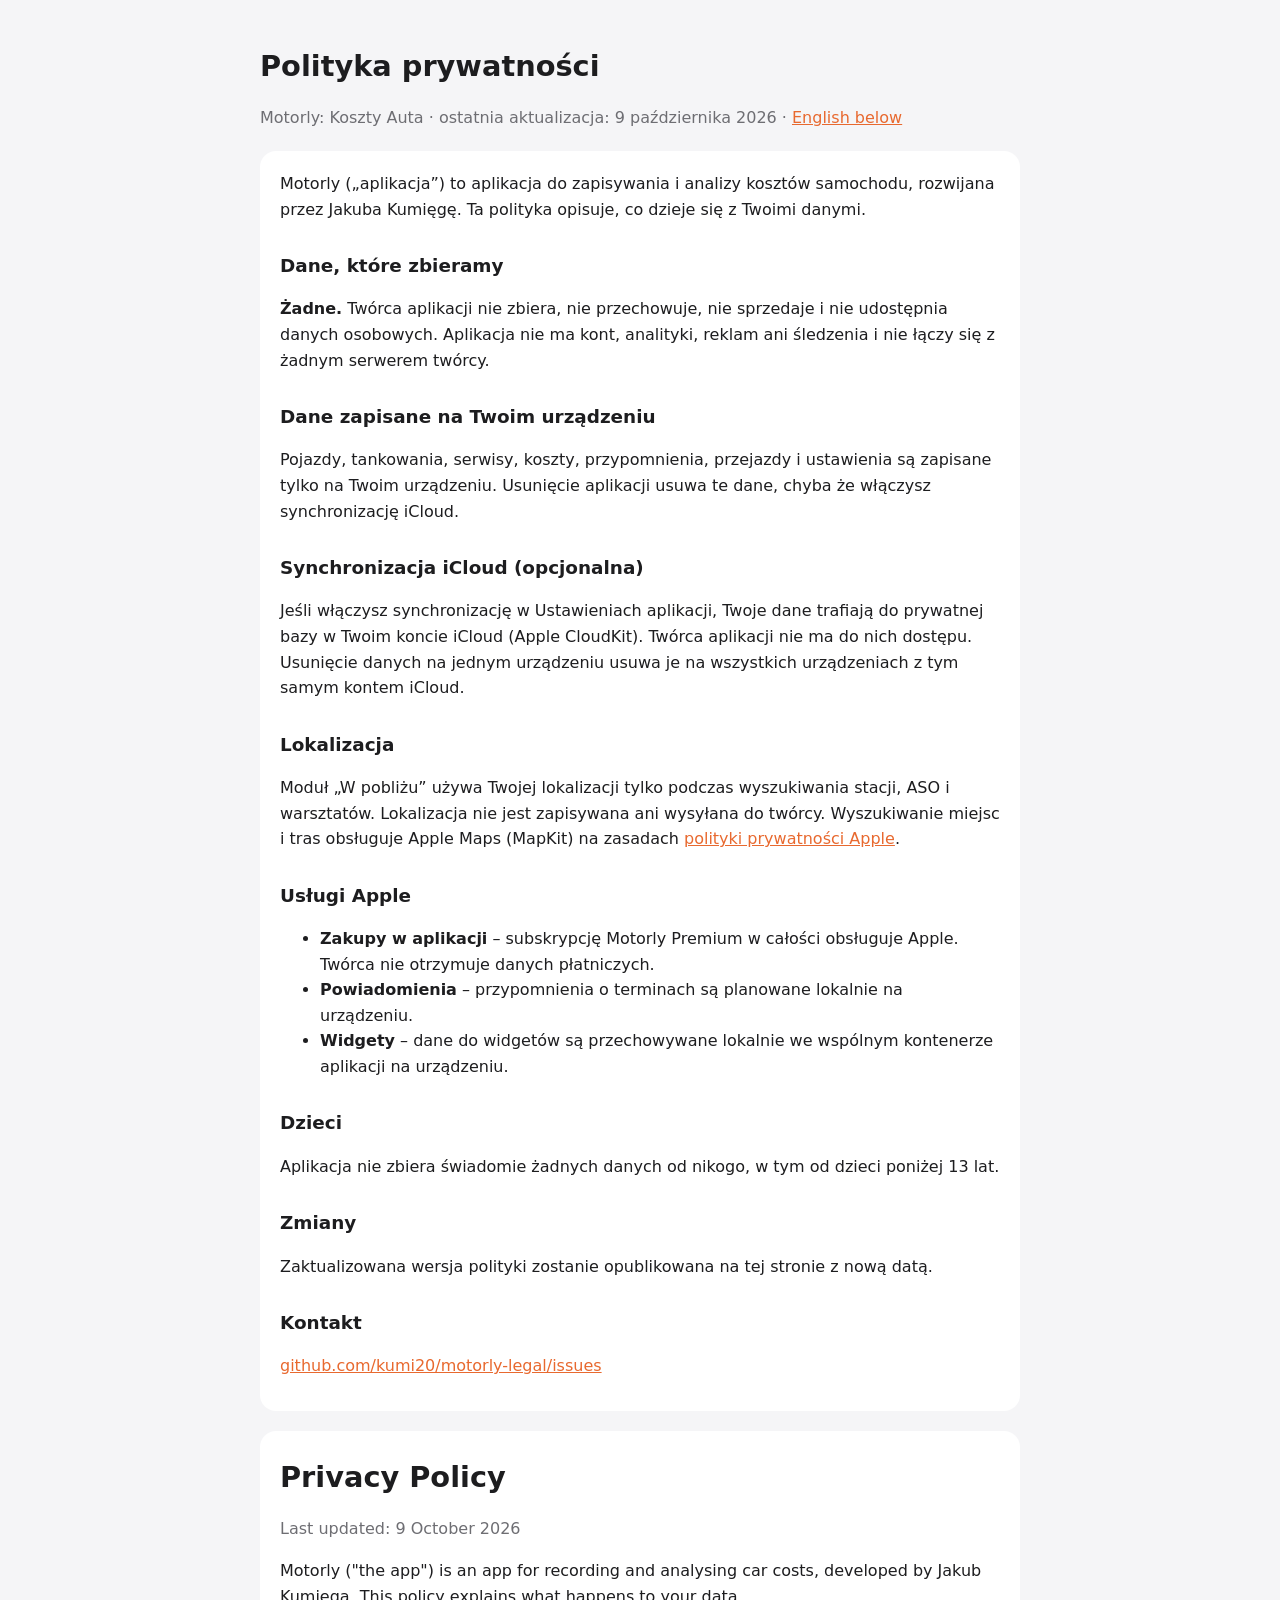
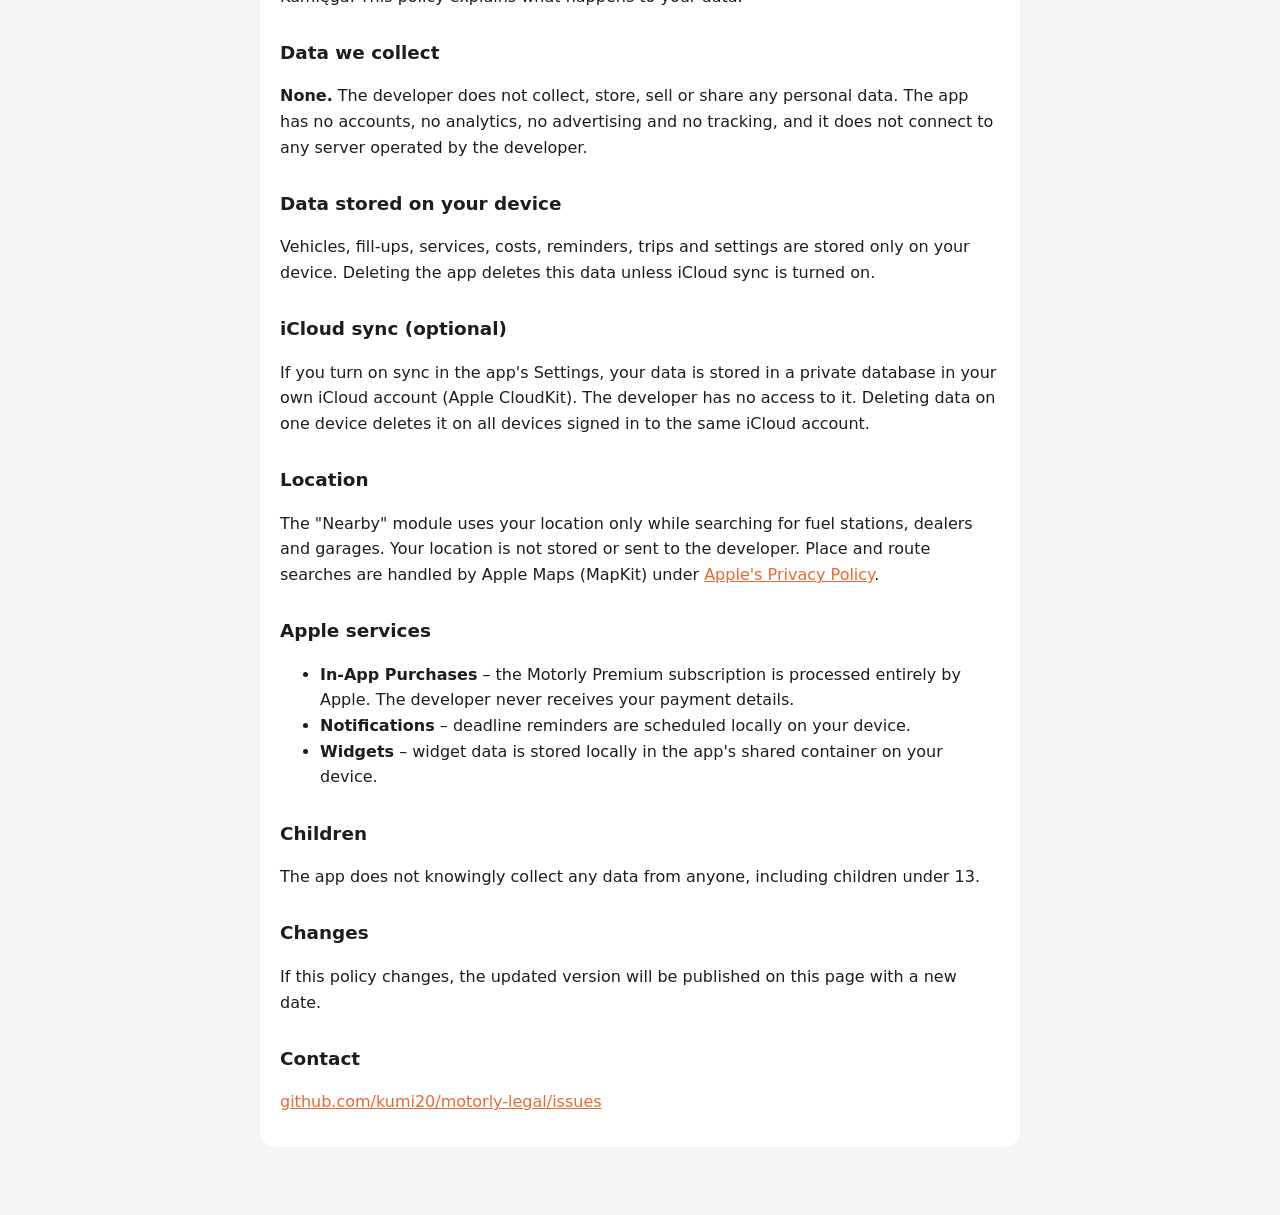
==== privacy.html @ 91a4a032 "Motorly support, privacy policy and terms of use" ====
<!doctype html>
<html lang="pl">
<head>
<meta charset="utf-8">
<meta name="viewport" content="width=device-width, initial-scale=1">
<title>Motorly – polityka prywatności / privacy policy</title>
<link rel="stylesheet" href="style.css">
</head>
<body>
<h1>Polityka prywatności</h1>
<p class="muted">Motorly: Koszty Auta · ostatnia aktualizacja: 9 października 2026 · <a href="#en">English below</a></p>

<div class="lang">
<p>Motorly („aplikacja”) to aplikacja do zapisywania i analizy kosztów samochodu, rozwijana przez Jakuba Kumięgę. Ta polityka opisuje, co dzieje się z Twoimi danymi.</p>

<h2>Dane, które zbieramy</h2>
<p><strong>Żadne.</strong> Twórca aplikacji nie zbiera, nie przechowuje, nie sprzedaje i nie udostępnia danych osobowych. Aplikacja nie ma kont, analityki, reklam ani śledzenia i nie łączy się z żadnym serwerem twórcy.</p>

<h2>Dane zapisane na Twoim urządzeniu</h2>
<p>Pojazdy, tankowania, serwisy, koszty, przypomnienia, przejazdy i ustawienia są zapisane tylko na Twoim urządzeniu. Usunięcie aplikacji usuwa te dane, chyba że włączysz synchronizację iCloud.</p>

<h2>Synchronizacja iCloud (opcjonalna)</h2>
<p>Jeśli włączysz synchronizację w Ustawieniach aplikacji, Twoje dane trafiają do prywatnej bazy w Twoim koncie iCloud (Apple CloudKit). Twórca aplikacji nie ma do nich dostępu. Usunięcie danych na jednym urządzeniu usuwa je na wszystkich urządzeniach z tym samym kontem iCloud.</p>

<h2>Lokalizacja</h2>
<p>Moduł „W pobliżu” używa Twojej lokalizacji tylko podczas wyszukiwania stacji, ASO i warsztatów. Lokalizacja nie jest zapisywana ani wysyłana do twórcy. Wyszukiwanie miejsc i tras obsługuje Apple Maps (MapKit) na zasadach <a href="https://www.apple.com/legal/privacy/">polityki prywatności Apple</a>.</p>

<h2>Usługi Apple</h2>
<ul>
<li><strong>Zakupy w aplikacji</strong> – subskrypcję Motorly Premium w całości obsługuje Apple. Twórca nie otrzymuje danych płatniczych.</li>
<li><strong>Powiadomienia</strong> – przypomnienia o terminach są planowane lokalnie na urządzeniu.</li>
<li><strong>Widgety</strong> – dane do widgetów są przechowywane lokalnie we wspólnym kontenerze aplikacji na urządzeniu.</li>
</ul>

<h2>Dzieci</h2>
<p>Aplikacja nie zbiera świadomie żadnych danych od nikogo, w tym od dzieci poniżej 13 lat.</p>

<h2>Zmiany</h2>
<p>Zaktualizowana wersja polityki zostanie opublikowana na tej stronie z nową datą.</p>

<h2>Kontakt</h2>
<p><a href="https://github.com/kumi20/motorly-legal/issues">github.com/kumi20/motorly-legal/issues</a></p>
</div>

<div class="lang" id="en">
<h1>Privacy Policy</h1>
<p class="muted">Last updated: 9 October 2026</p>
<p>Motorly ("the app") is an app for recording and analysing car costs, developed by Jakub Kumięga. This policy explains what happens to your data.</p>

<h2>Data we collect</h2>
<p><strong>None.</strong> The developer does not collect, store, sell or share any personal data. The app has no accounts, no analytics, no advertising and no tracking, and it does not connect to any server operated by the developer.</p>

<h2>Data stored on your device</h2>
<p>Vehicles, fill-ups, services, costs, reminders, trips and settings are stored only on your device. Deleting the app deletes this data unless iCloud sync is turned on.</p>

<h2>iCloud sync (optional)</h2>
<p>If you turn on sync in the app's Settings, your data is stored in a private database in your own iCloud account (Apple CloudKit). The developer has no access to it. Deleting data on one device deletes it on all devices signed in to the same iCloud account.</p>

<h2>Location</h2>
<p>The "Nearby" module uses your location only while searching for fuel stations, dealers and garages. Your location is not stored or sent to the developer. Place and route searches are handled by Apple Maps (MapKit) under <a href="https://www.apple.com/legal/privacy/">Apple's Privacy Policy</a>.</p>

<h2>Apple services</h2>
<ul>
<li><strong>In-App Purchases</strong> – the Motorly Premium subscription is processed entirely by Apple. The developer never receives your payment details.</li>
<li><strong>Notifications</strong> – deadline reminders are scheduled locally on your device.</li>
<li><strong>Widgets</strong> – widget data is stored locally in the app's shared container on your device.</li>
</ul>

<h2>Children</h2>
<p>The app does not knowingly collect any data from anyone, including children under 13.</p>

<h2>Changes</h2>
<p>If this policy changes, the updated version will be published on this page with a new date.</p>

<h2>Contact</h2>
<p><a href="https://github.com/kumi20/motorly-legal/issues">github.com/kumi20/motorly-legal/issues</a></p>
</div>
</body>
</html>
---- style.css ----
:root { --bg: #f5f5f7; --fg: #1d1d1f; --muted: #6e6e73; --accent: #e8692f; --card: #ffffff; }
@media (prefers-color-scheme: dark) { :root { --bg: #0b0b0d; --fg: #f5f5f7; --muted: #a1a1a6; --card: #1c1c1e; } }
body { font-family: -apple-system, system-ui, sans-serif; max-width: 760px; margin: 0 auto; padding: 24px 16px 48px; line-height: 1.6; background: var(--bg); color: var(--fg); }
h1 { font-size: 1.8rem; margin-bottom: 0.2rem; }
h2 { font-size: 1.15rem; margin-top: 1.8rem; }
a { color: var(--accent); }
.muted { color: var(--muted); }
.lang { background: var(--card); border-radius: 16px; padding: 4px 20px 16px; margin: 20px 0; }
nav a { margin-right: 16px; }
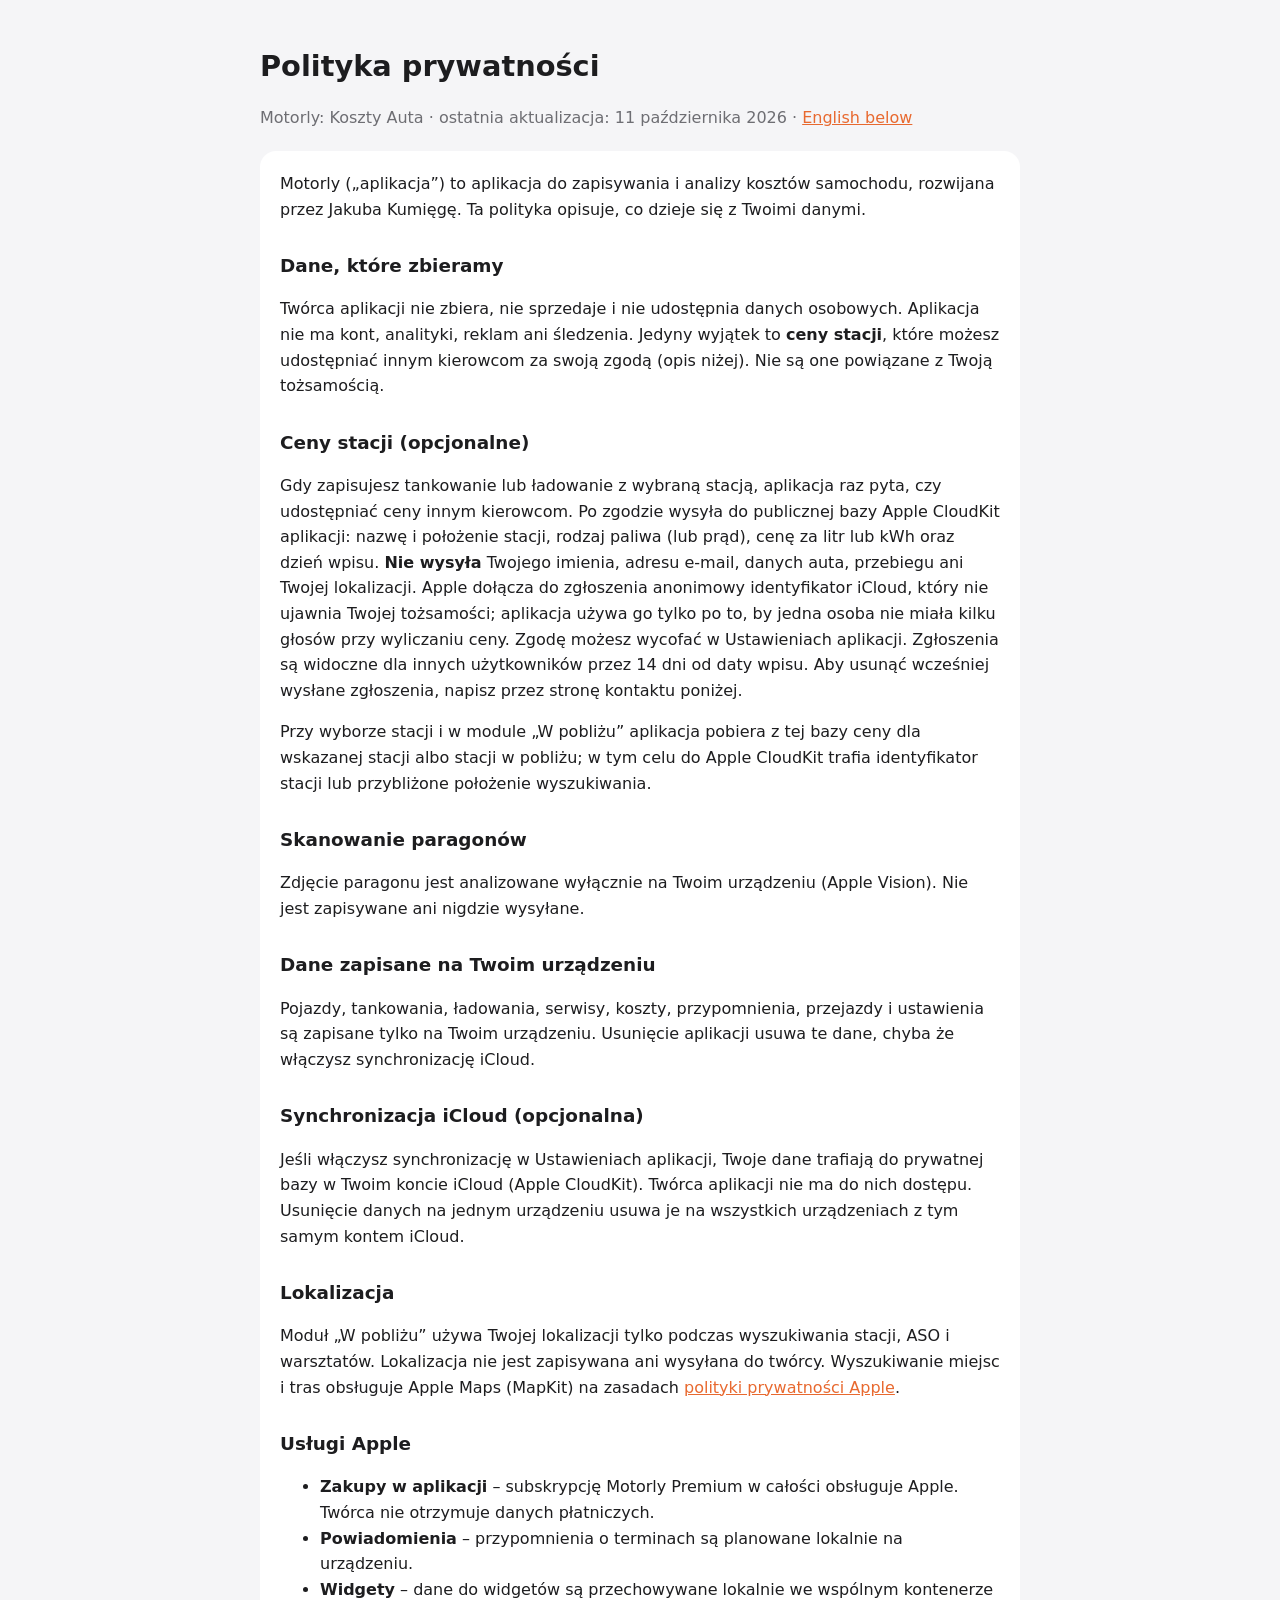
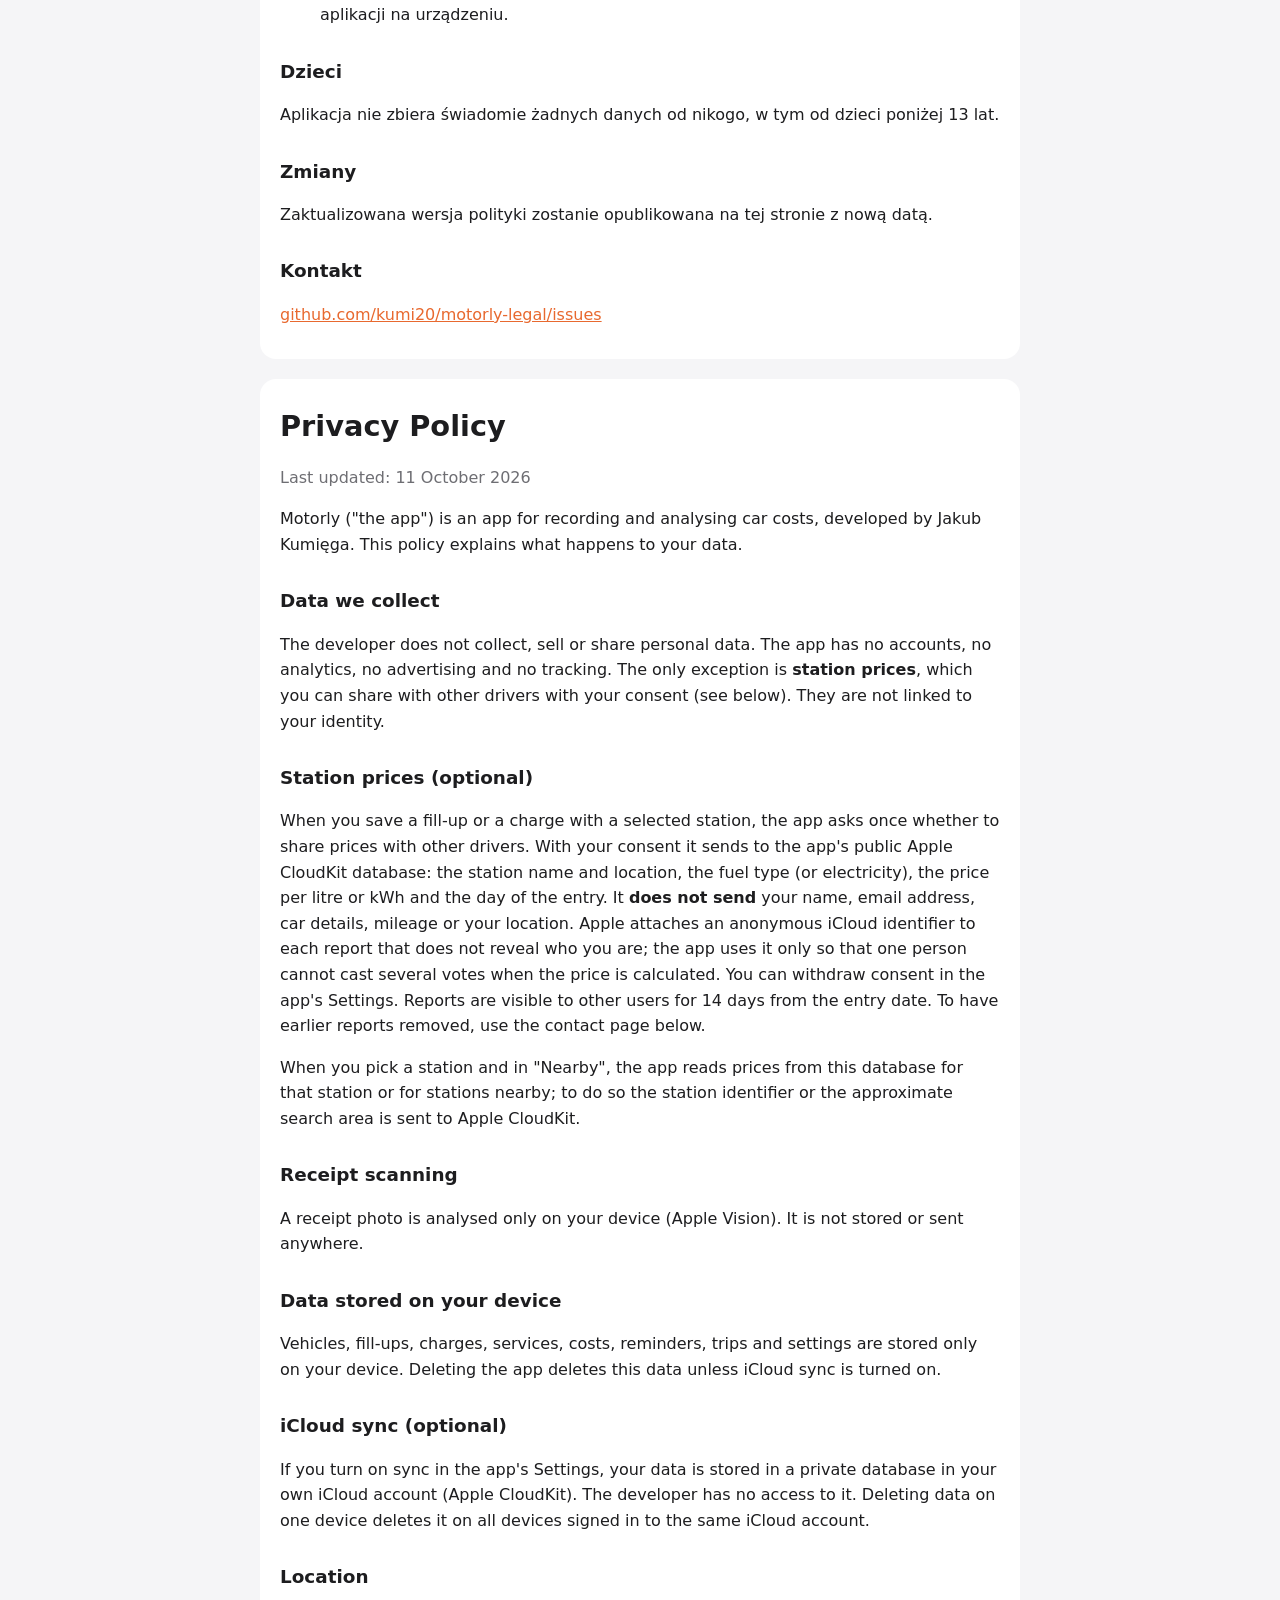
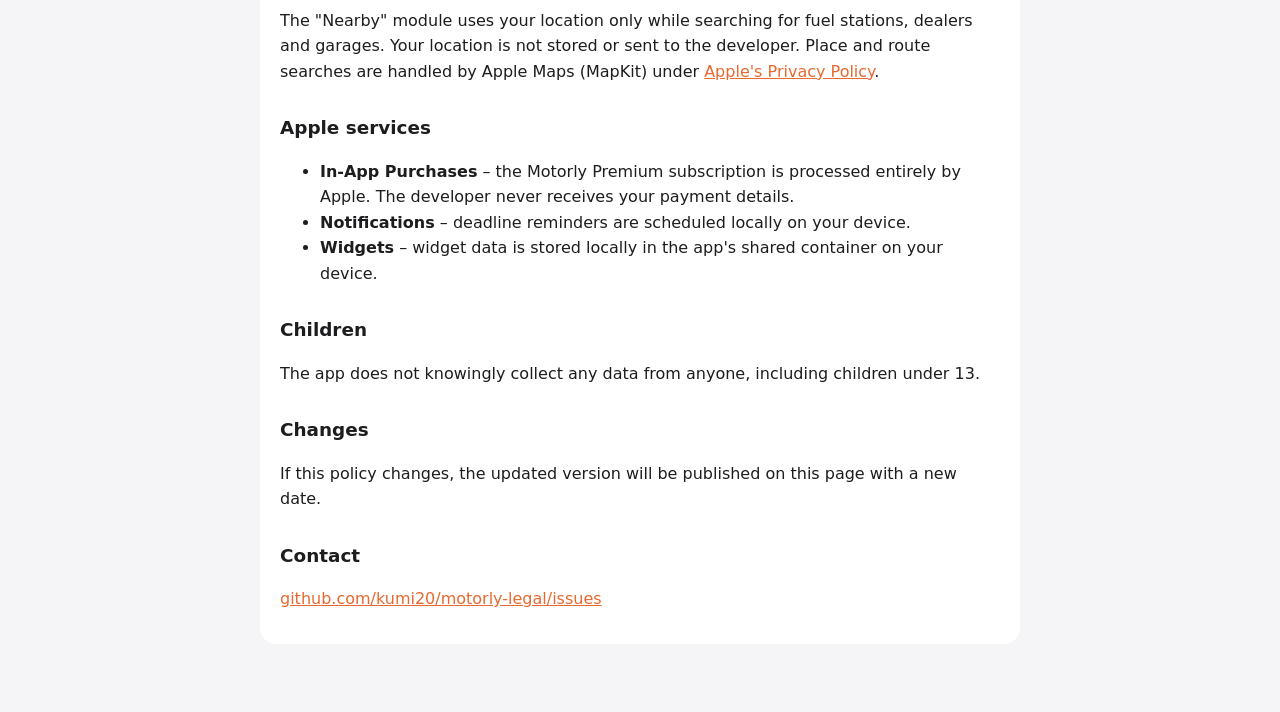
==== commit d43efee9: "Privacy policy: optional station price sharing and on-device receipt scanning (Motorly 1.1)" ====
--- a/privacy.html
+++ b/privacy.html
@@ -8,16 +8,23 @@
 </head>
 <body>
 <h1>Polityka prywatności</h1>
-<p class="muted">Motorly: Koszty Auta · ostatnia aktualizacja: 9 października 2026 · <a href="#en">English below</a></p>
+<p class="muted">Motorly: Koszty Auta · ostatnia aktualizacja: 11 października 2026 · <a href="#en">English below</a></p>
 
 <div class="lang">
 <p>Motorly („aplikacja”) to aplikacja do zapisywania i analizy kosztów samochodu, rozwijana przez Jakuba Kumięgę. Ta polityka opisuje, co dzieje się z Twoimi danymi.</p>
 
 <h2>Dane, które zbieramy</h2>
-<p><strong>Żadne.</strong> Twórca aplikacji nie zbiera, nie przechowuje, nie sprzedaje i nie udostępnia danych osobowych. Aplikacja nie ma kont, analityki, reklam ani śledzenia i nie łączy się z żadnym serwerem twórcy.</p>
+<p>Twórca aplikacji nie zbiera, nie sprzedaje i nie udostępnia danych osobowych. Aplikacja nie ma kont, analityki, reklam ani śledzenia. Jedyny wyjątek to <strong>ceny stacji</strong>, które możesz udostępniać innym kierowcom za swoją zgodą (opis niżej). Nie są one powiązane z Twoją tożsamością.</p>
+
+<h2>Ceny stacji (opcjonalne)</h2>
+<p>Gdy zapisujesz tankowanie lub ładowanie z wybraną stacją, aplikacja raz pyta, czy udostępniać ceny innym kierowcom. Po zgodzie wysyła do publicznej bazy Apple CloudKit aplikacji: nazwę i położenie stacji, rodzaj paliwa (lub prąd), cenę za litr lub kWh oraz dzień wpisu. <strong>Nie wysyła</strong> Twojego imienia, adresu e-mail, danych auta, przebiegu ani Twojej lokalizacji. Apple dołącza do zgłoszenia anonimowy identyfikator iCloud, który nie ujawnia Twojej tożsamości; aplikacja używa go tylko po to, by jedna osoba nie miała kilku głosów przy wyliczaniu ceny. Zgodę możesz wycofać w Ustawieniach aplikacji. Zgłoszenia są widoczne dla innych użytkowników przez 14 dni od daty wpisu. Aby usunąć wcześniej wysłane zgłoszenia, napisz przez stronę kontaktu poniżej.</p>
+<p>Przy wyborze stacji i w module „W pobliżu” aplikacja pobiera z tej bazy ceny dla wskazanej stacji albo stacji w pobliżu; w tym celu do Apple CloudKit trafia identyfikator stacji lub przybliżone położenie wyszukiwania.</p>
+
+<h2>Skanowanie paragonów</h2>
+<p>Zdjęcie paragonu jest analizowane wyłącznie na Twoim urządzeniu (Apple Vision). Nie jest zapisywane ani nigdzie wysyłane.</p>
 
 <h2>Dane zapisane na Twoim urządzeniu</h2>
-<p>Pojazdy, tankowania, serwisy, koszty, przypomnienia, przejazdy i ustawienia są zapisane tylko na Twoim urządzeniu. Usunięcie aplikacji usuwa te dane, chyba że włączysz synchronizację iCloud.</p>
+<p>Pojazdy, tankowania, ładowania, serwisy, koszty, przypomnienia, przejazdy i ustawienia są zapisane tylko na Twoim urządzeniu. Usunięcie aplikacji usuwa te dane, chyba że włączysz synchronizację iCloud.</p>
 
 <h2>Synchronizacja iCloud (opcjonalna)</h2>
 <p>Jeśli włączysz synchronizację w Ustawieniach aplikacji, Twoje dane trafiają do prywatnej bazy w Twoim koncie iCloud (Apple CloudKit). Twórca aplikacji nie ma do nich dostępu. Usunięcie danych na jednym urządzeniu usuwa je na wszystkich urządzeniach z tym samym kontem iCloud.</p>
@@ -44,14 +51,21 @@
 
 <div class="lang" id="en">
 <h1>Privacy Policy</h1>
-<p class="muted">Last updated: 9 October 2026</p>
+<p class="muted">Last updated: 11 October 2026</p>
 <p>Motorly ("the app") is an app for recording and analysing car costs, developed by Jakub Kumięga. This policy explains what happens to your data.</p>
 
 <h2>Data we collect</h2>
-<p><strong>None.</strong> The developer does not collect, store, sell or share any personal data. The app has no accounts, no analytics, no advertising and no tracking, and it does not connect to any server operated by the developer.</p>
+<p>The developer does not collect, sell or share personal data. The app has no accounts, no analytics, no advertising and no tracking. The only exception is <strong>station prices</strong>, which you can share with other drivers with your consent (see below). They are not linked to your identity.</p>
+
+<h2>Station prices (optional)</h2>
+<p>When you save a fill-up or a charge with a selected station, the app asks once whether to share prices with other drivers. With your consent it sends to the app's public Apple CloudKit database: the station name and location, the fuel type (or electricity), the price per litre or kWh and the day of the entry. It <strong>does not send</strong> your name, email address, car details, mileage or your location. Apple attaches an anonymous iCloud identifier to each report that does not reveal who you are; the app uses it only so that one person cannot cast several votes when the price is calculated. You can withdraw consent in the app's Settings. Reports are visible to other users for 14 days from the entry date. To have earlier reports removed, use the contact page below.</p>
+<p>When you pick a station and in "Nearby", the app reads prices from this database for that station or for stations nearby; to do so the station identifier or the approximate search area is sent to Apple CloudKit.</p>
+
+<h2>Receipt scanning</h2>
+<p>A receipt photo is analysed only on your device (Apple Vision). It is not stored or sent anywhere.</p>
 
 <h2>Data stored on your device</h2>
-<p>Vehicles, fill-ups, services, costs, reminders, trips and settings are stored only on your device. Deleting the app deletes this data unless iCloud sync is turned on.</p>
+<p>Vehicles, fill-ups, charges, services, costs, reminders, trips and settings are stored only on your device. Deleting the app deletes this data unless iCloud sync is turned on.</p>
 
 <h2>iCloud sync (optional)</h2>
 <p>If you turn on sync in the app's Settings, your data is stored in a private database in your own iCloud account (Apple CloudKit). The developer has no access to it. Deleting data on one device deletes it on all devices signed in to the same iCloud account.</p>
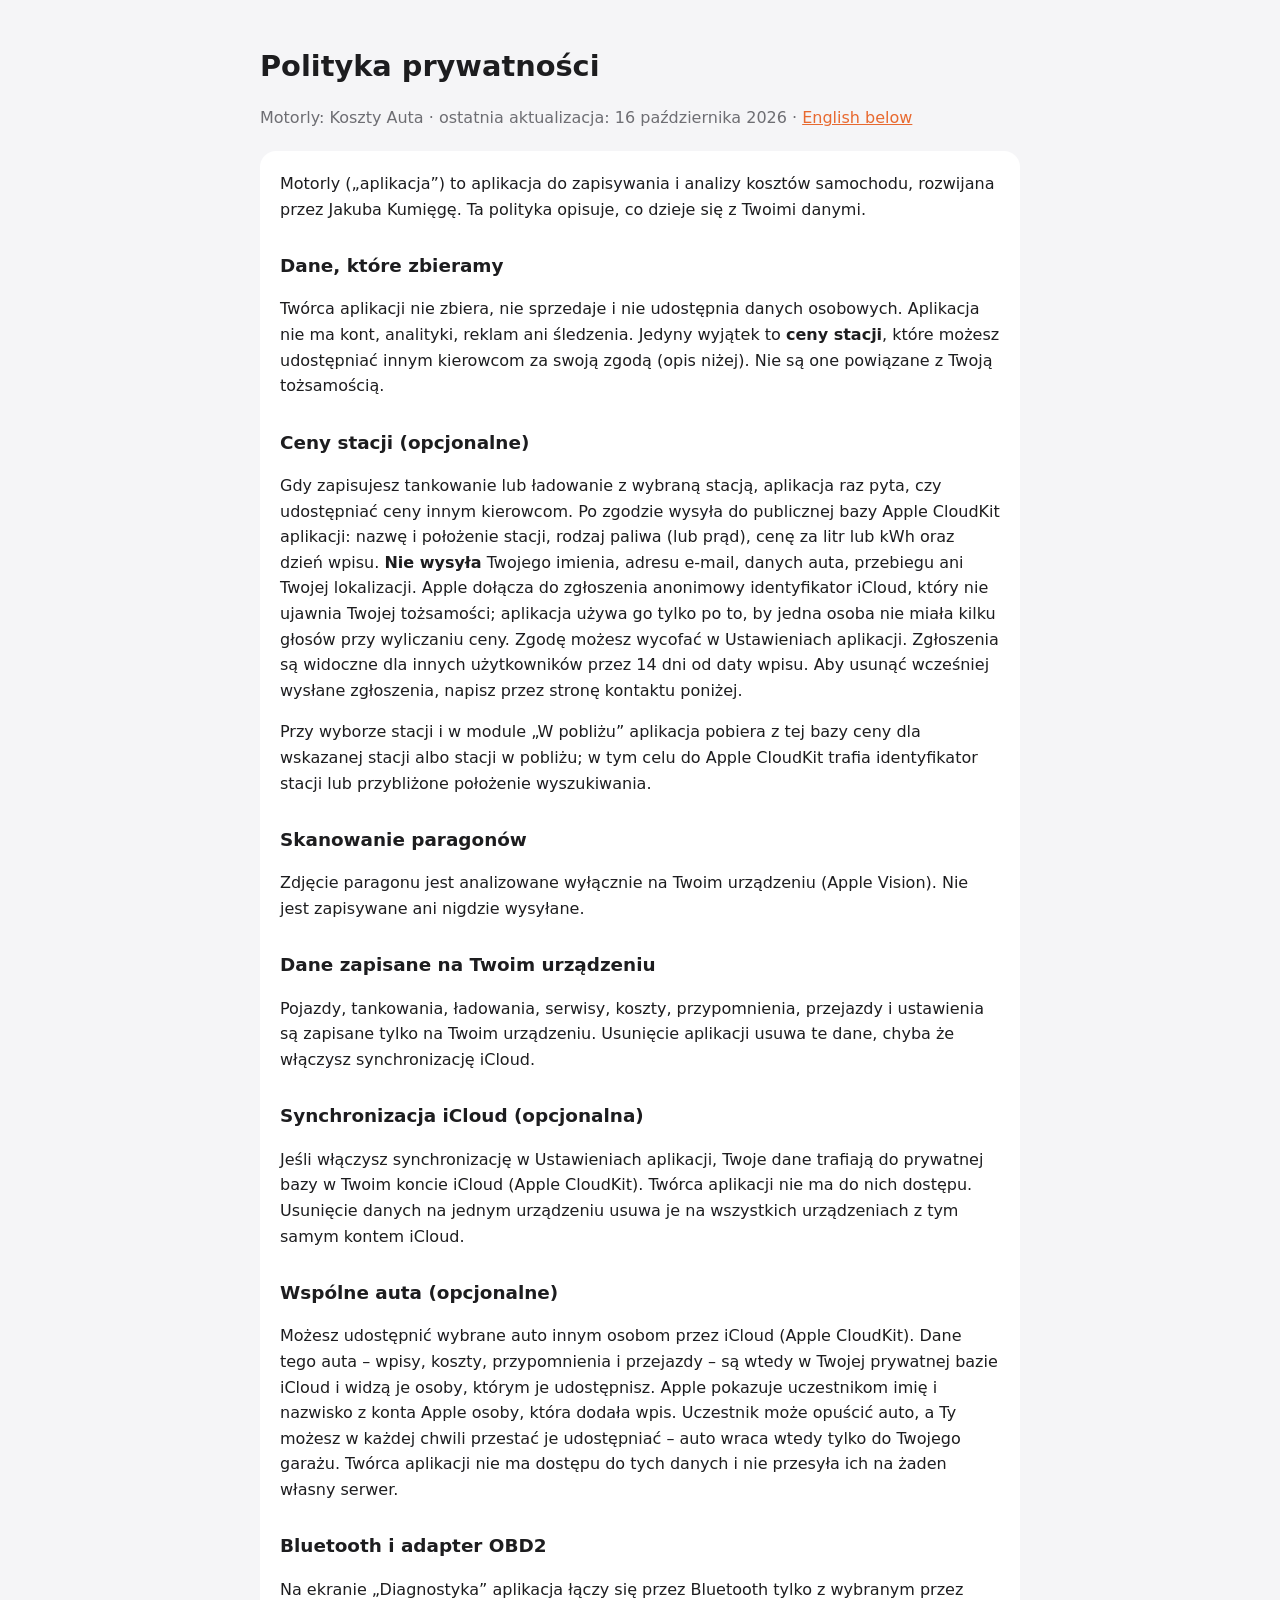
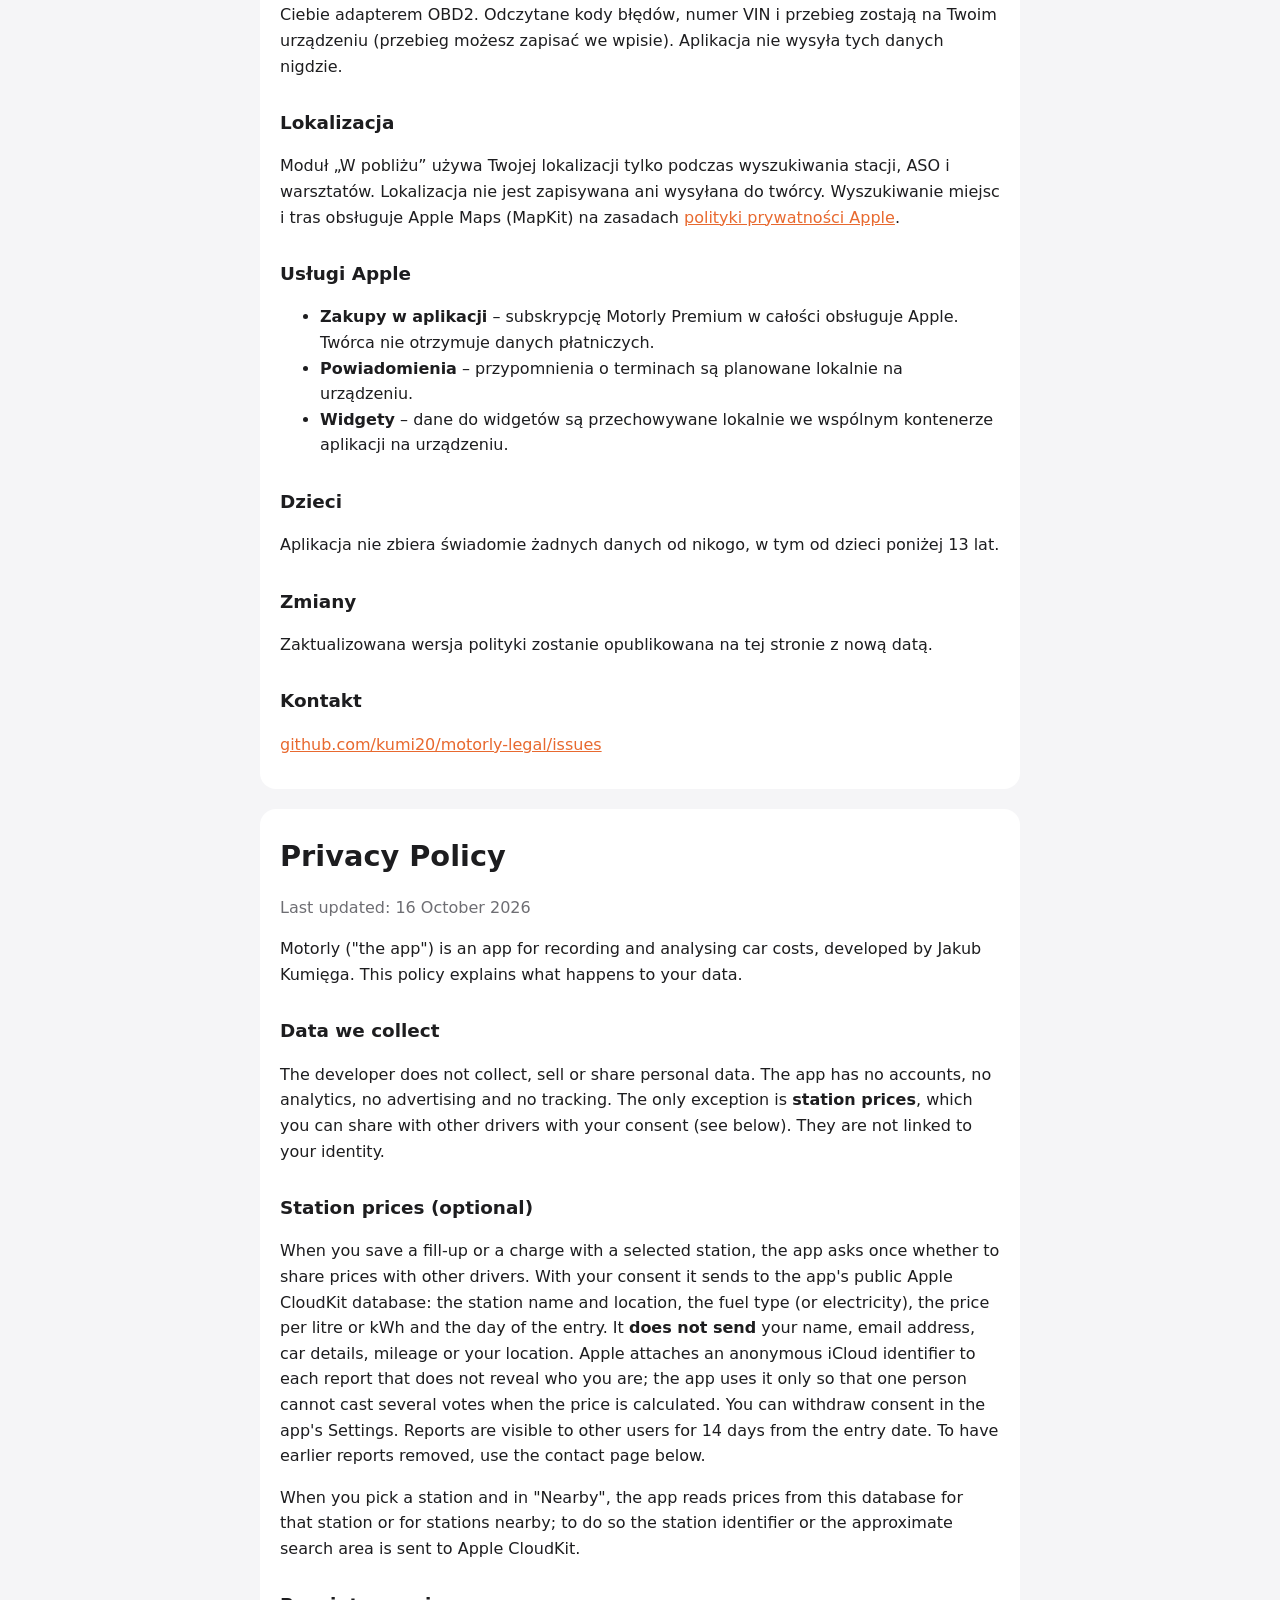
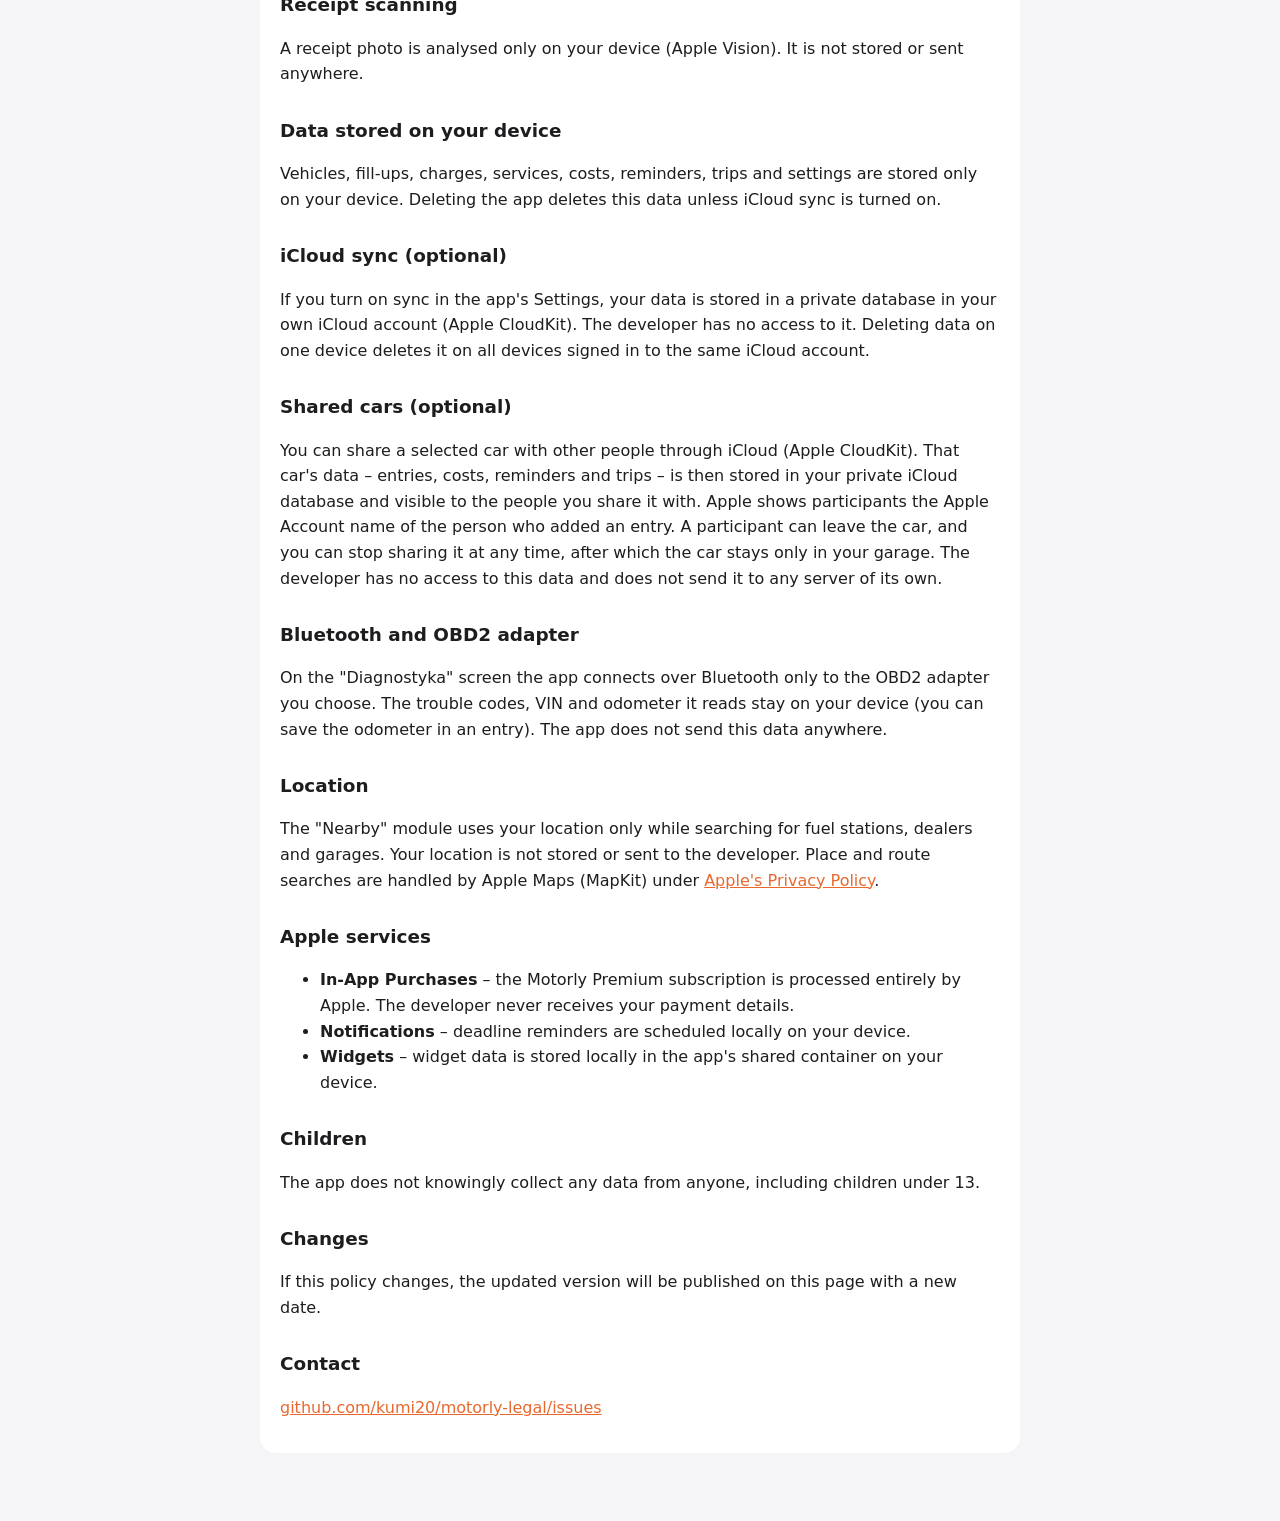
==== commit 418c6a01: "Privacy policy: shared cars and Bluetooth OBD2 (Motorly 1.2) Co-Authored-By: Claude Opus 5.5 <norepl" ====
--- a/privacy.html
+++ b/privacy.html
@@ -8,7 +8,7 @@
 </head>
 <body>
 <h1>Polityka prywatności</h1>
-<p class="muted">Motorly: Koszty Auta · ostatnia aktualizacja: 11 października 2026 · <a href="#en">English below</a></p>
+<p class="muted">Motorly: Koszty Auta · ostatnia aktualizacja: 16 października 2026 · <a href="#en">English below</a></p>
 
 <div class="lang">
 <p>Motorly („aplikacja”) to aplikacja do zapisywania i analizy kosztów samochodu, rozwijana przez Jakuba Kumięgę. Ta polityka opisuje, co dzieje się z Twoimi danymi.</p>
@@ -28,6 +28,12 @@
 
 <h2>Synchronizacja iCloud (opcjonalna)</h2>
 <p>Jeśli włączysz synchronizację w Ustawieniach aplikacji, Twoje dane trafiają do prywatnej bazy w Twoim koncie iCloud (Apple CloudKit). Twórca aplikacji nie ma do nich dostępu. Usunięcie danych na jednym urządzeniu usuwa je na wszystkich urządzeniach z tym samym kontem iCloud.</p>
+
+<h2>Wspólne auta (opcjonalne)</h2>
+<p>Możesz udostępnić wybrane auto innym osobom przez iCloud (Apple CloudKit). Dane tego auta – wpisy, koszty, przypomnienia i przejazdy – są wtedy w Twojej prywatnej bazie iCloud i widzą je osoby, którym je udostępnisz. Apple pokazuje uczestnikom imię i nazwisko z konta Apple osoby, która dodała wpis. Uczestnik może opuścić auto, a Ty możesz w każdej chwili przestać je udostępniać – auto wraca wtedy tylko do Twojego garażu. Twórca aplikacji nie ma dostępu do tych danych i nie przesyła ich na żaden własny serwer.</p>
+
+<h2>Bluetooth i adapter OBD2</h2>
+<p>Na ekranie „Diagnostyka” aplikacja łączy się przez Bluetooth tylko z wybranym przez Ciebie adapterem OBD2. Odczytane kody błędów, numer VIN i przebieg zostają na Twoim urządzeniu (przebieg możesz zapisać we wpisie). Aplikacja nie wysyła tych danych nigdzie.</p>
 
 <h2>Lokalizacja</h2>
 <p>Moduł „W pobliżu” używa Twojej lokalizacji tylko podczas wyszukiwania stacji, ASO i warsztatów. Lokalizacja nie jest zapisywana ani wysyłana do twórcy. Wyszukiwanie miejsc i tras obsługuje Apple Maps (MapKit) na zasadach <a href="https://www.apple.com/legal/privacy/">polityki prywatności Apple</a>.</p>
@@ -51,7 +57,7 @@
 
 <div class="lang" id="en">
 <h1>Privacy Policy</h1>
-<p class="muted">Last updated: 11 October 2026</p>
+<p class="muted">Last updated: 16 October 2026</p>
 <p>Motorly ("the app") is an app for recording and analysing car costs, developed by Jakub Kumięga. This policy explains what happens to your data.</p>
 
 <h2>Data we collect</h2>
@@ -69,6 +75,12 @@
 
 <h2>iCloud sync (optional)</h2>
 <p>If you turn on sync in the app's Settings, your data is stored in a private database in your own iCloud account (Apple CloudKit). The developer has no access to it. Deleting data on one device deletes it on all devices signed in to the same iCloud account.</p>
+
+<h2>Shared cars (optional)</h2>
+<p>You can share a selected car with other people through iCloud (Apple CloudKit). That car's data – entries, costs, reminders and trips – is then stored in your private iCloud database and visible to the people you share it with. Apple shows participants the Apple Account name of the person who added an entry. A participant can leave the car, and you can stop sharing it at any time, after which the car stays only in your garage. The developer has no access to this data and does not send it to any server of its own.</p>
+
+<h2>Bluetooth and OBD2 adapter</h2>
+<p>On the "Diagnostyka" screen the app connects over Bluetooth only to the OBD2 adapter you choose. The trouble codes, VIN and odometer it reads stay on your device (you can save the odometer in an entry). The app does not send this data anywhere.</p>
 
 <h2>Location</h2>
 <p>The "Nearby" module uses your location only while searching for fuel stations, dealers and garages. Your location is not stored or sent to the developer. Place and route searches are handled by Apple Maps (MapKit) under <a href="https://www.apple.com/legal/privacy/">Apple's Privacy Policy</a>.</p>
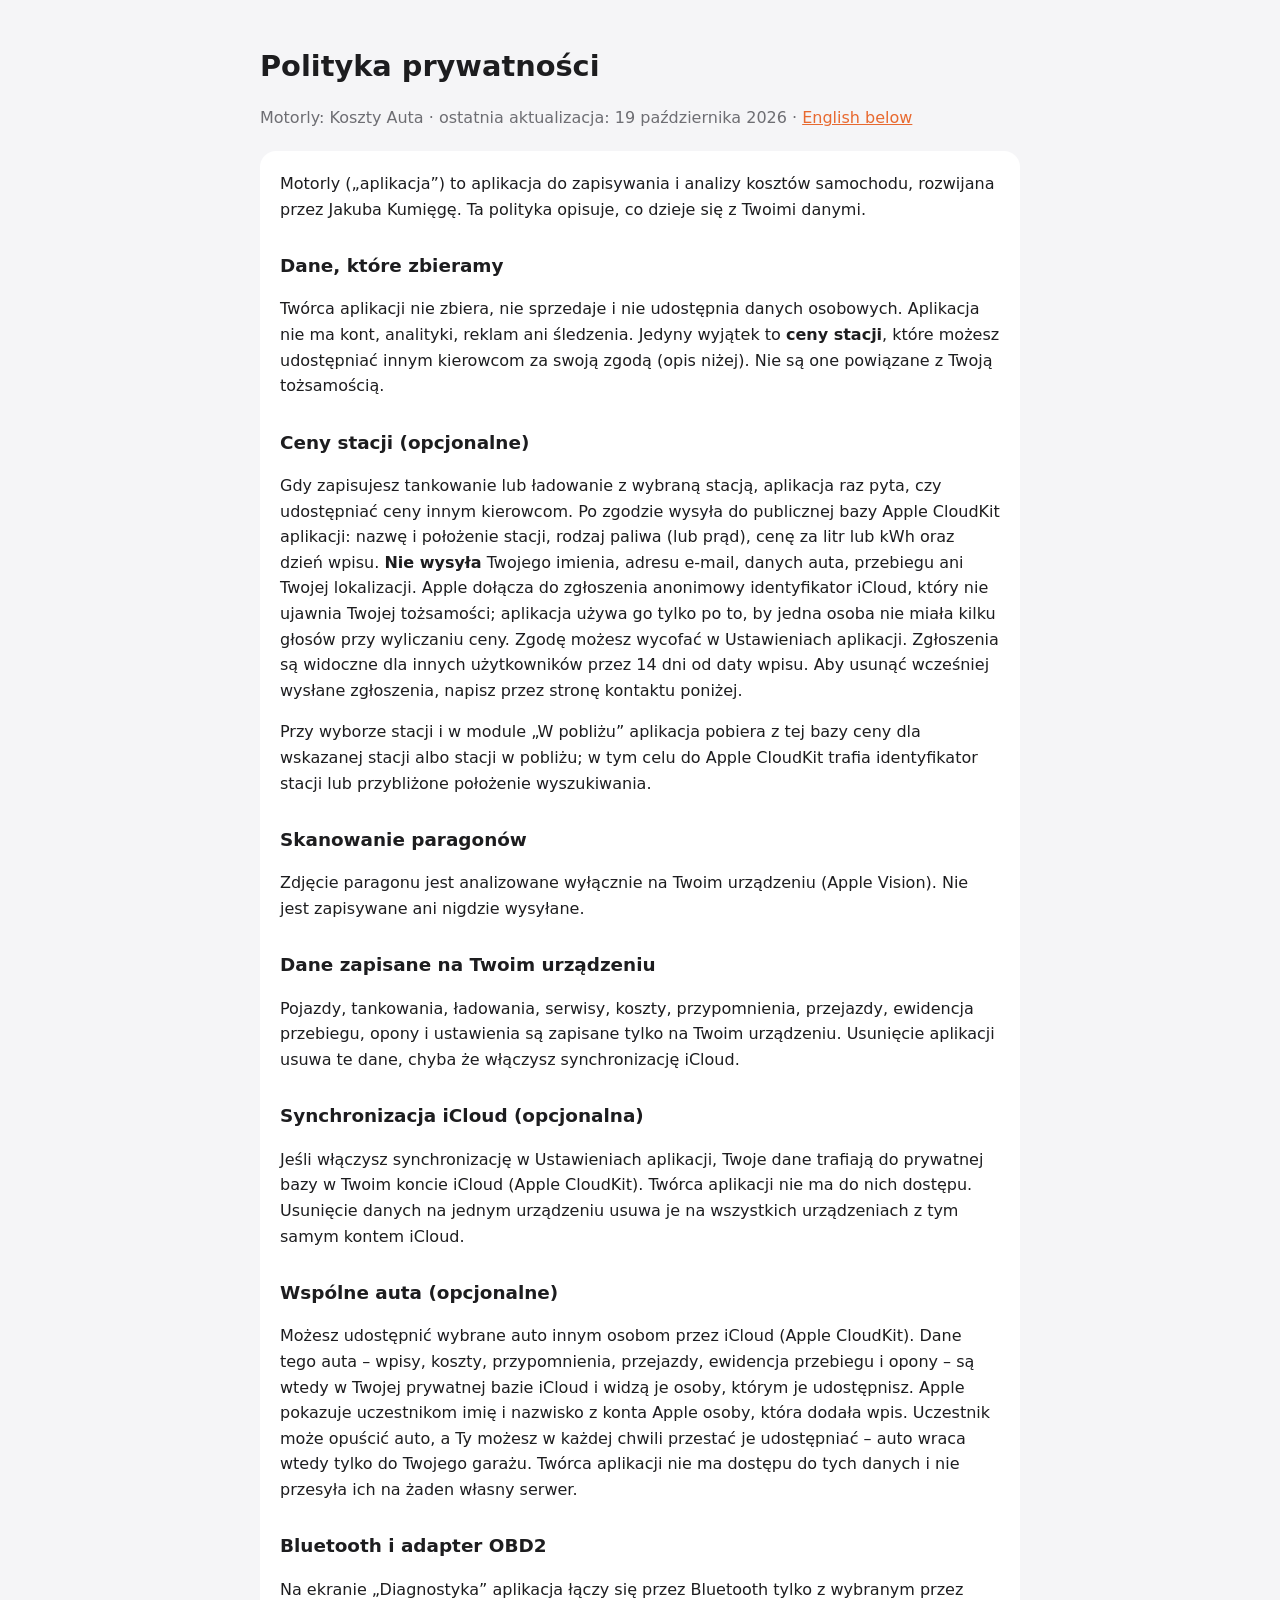
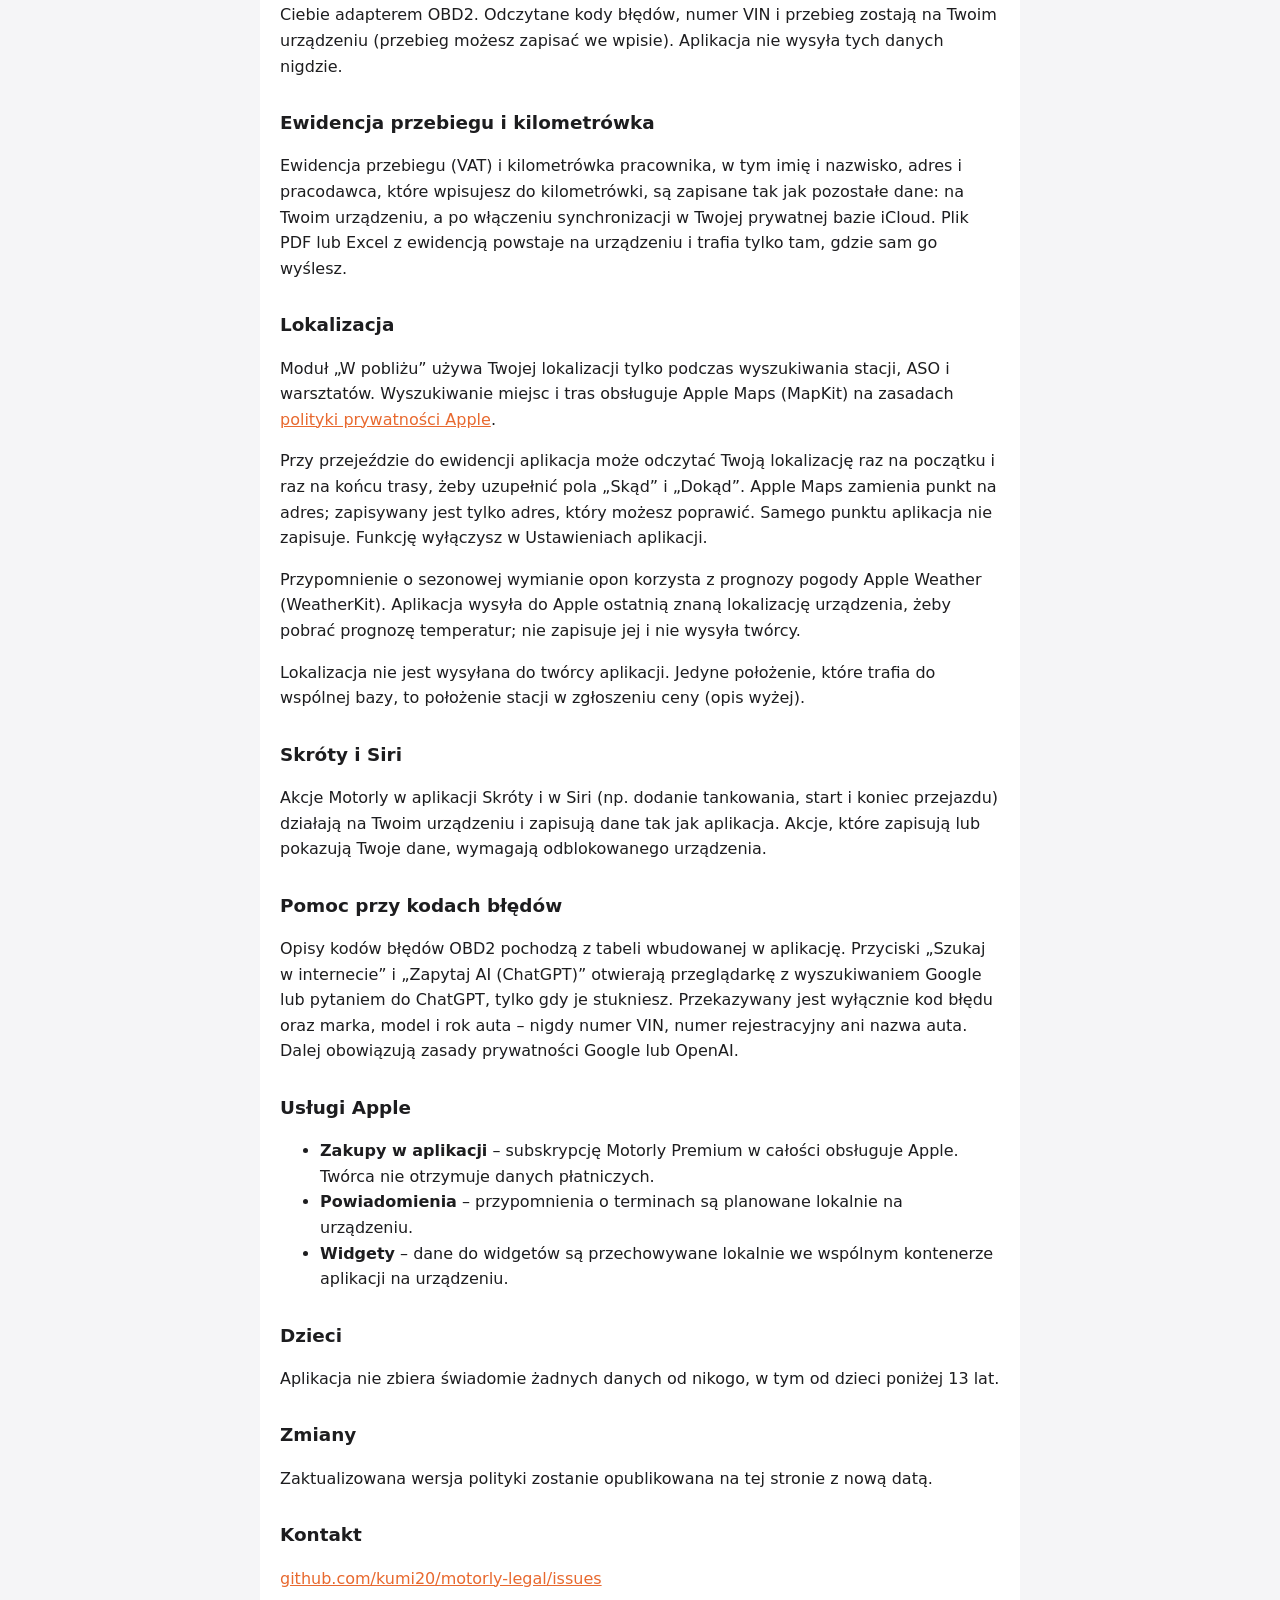
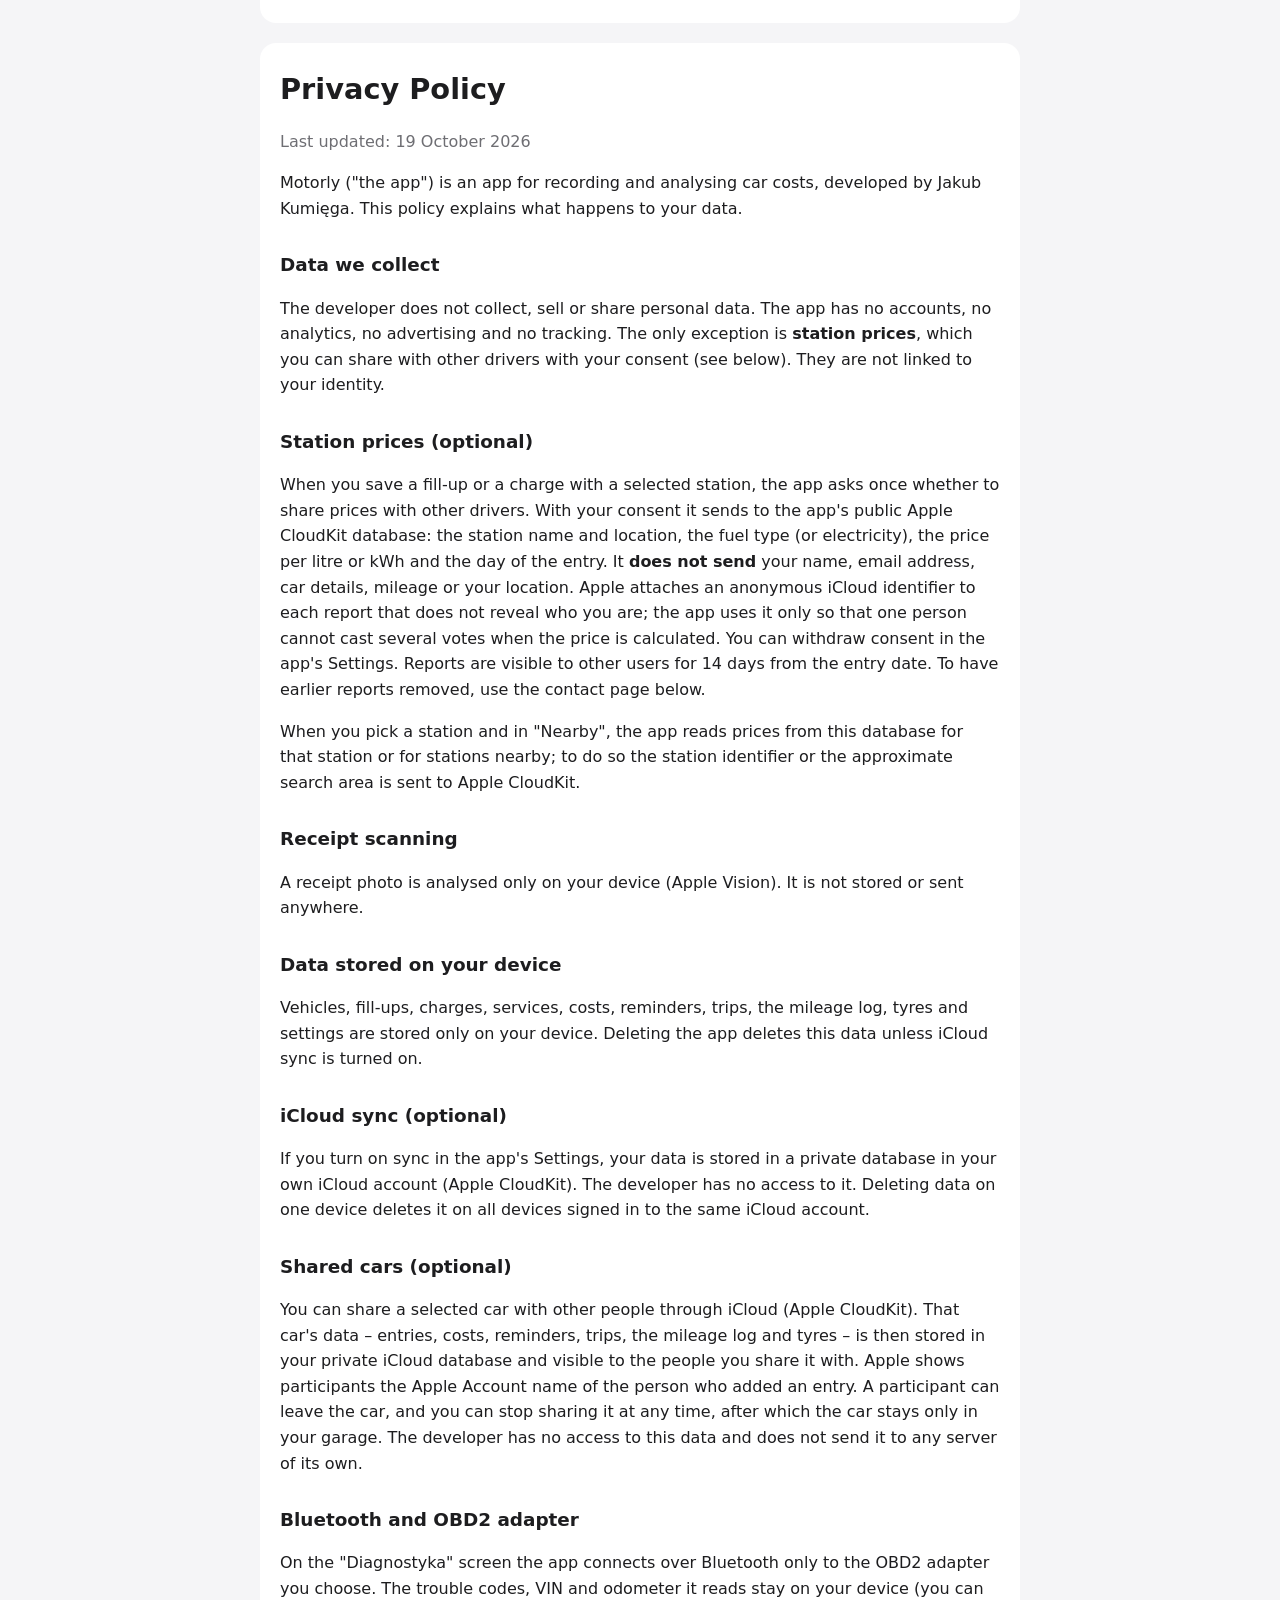
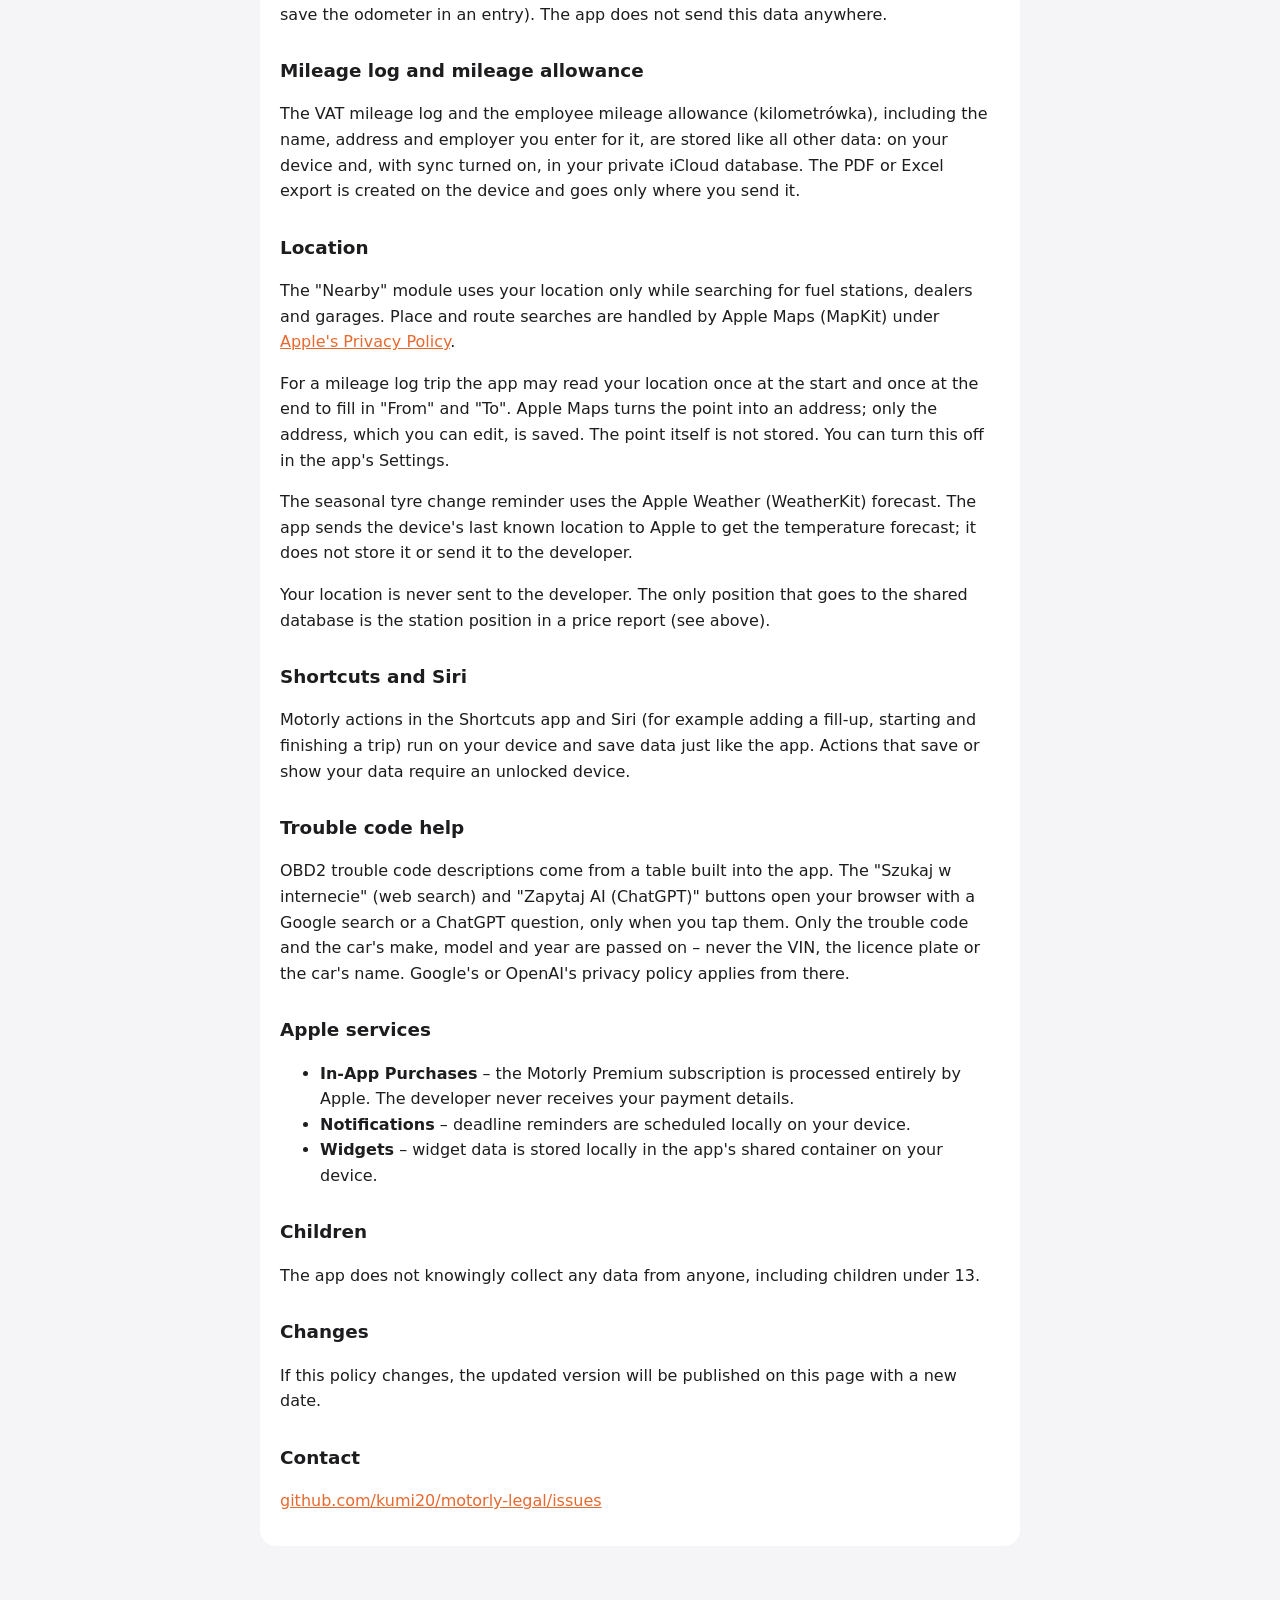
==== commit 7712b0cc: "Privacy policy: mileage log, trip location, WeatherKit, Shortcuts and code help links (Motorly 1.3) " ====
--- a/privacy.html
+++ b/privacy.html
@@ -8,7 +8,7 @@
 </head>
 <body>
 <h1>Polityka prywatności</h1>
-<p class="muted">Motorly: Koszty Auta · ostatnia aktualizacja: 16 października 2026 · <a href="#en">English below</a></p>
+<p class="muted">Motorly: Koszty Auta · ostatnia aktualizacja: 19 października 2026 · <a href="#en">English below</a></p>
 
 <div class="lang">
 <p>Motorly („aplikacja”) to aplikacja do zapisywania i analizy kosztów samochodu, rozwijana przez Jakuba Kumięgę. Ta polityka opisuje, co dzieje się z Twoimi danymi.</p>
@@ -24,19 +24,31 @@
 <p>Zdjęcie paragonu jest analizowane wyłącznie na Twoim urządzeniu (Apple Vision). Nie jest zapisywane ani nigdzie wysyłane.</p>
 
 <h2>Dane zapisane na Twoim urządzeniu</h2>
-<p>Pojazdy, tankowania, ładowania, serwisy, koszty, przypomnienia, przejazdy i ustawienia są zapisane tylko na Twoim urządzeniu. Usunięcie aplikacji usuwa te dane, chyba że włączysz synchronizację iCloud.</p>
+<p>Pojazdy, tankowania, ładowania, serwisy, koszty, przypomnienia, przejazdy, ewidencja przebiegu, opony i ustawienia są zapisane tylko na Twoim urządzeniu. Usunięcie aplikacji usuwa te dane, chyba że włączysz synchronizację iCloud.</p>
 
 <h2>Synchronizacja iCloud (opcjonalna)</h2>
 <p>Jeśli włączysz synchronizację w Ustawieniach aplikacji, Twoje dane trafiają do prywatnej bazy w Twoim koncie iCloud (Apple CloudKit). Twórca aplikacji nie ma do nich dostępu. Usunięcie danych na jednym urządzeniu usuwa je na wszystkich urządzeniach z tym samym kontem iCloud.</p>
 
 <h2>Wspólne auta (opcjonalne)</h2>
-<p>Możesz udostępnić wybrane auto innym osobom przez iCloud (Apple CloudKit). Dane tego auta – wpisy, koszty, przypomnienia i przejazdy – są wtedy w Twojej prywatnej bazie iCloud i widzą je osoby, którym je udostępnisz. Apple pokazuje uczestnikom imię i nazwisko z konta Apple osoby, która dodała wpis. Uczestnik może opuścić auto, a Ty możesz w każdej chwili przestać je udostępniać – auto wraca wtedy tylko do Twojego garażu. Twórca aplikacji nie ma dostępu do tych danych i nie przesyła ich na żaden własny serwer.</p>
+<p>Możesz udostępnić wybrane auto innym osobom przez iCloud (Apple CloudKit). Dane tego auta – wpisy, koszty, przypomnienia, przejazdy, ewidencja przebiegu i opony – są wtedy w Twojej prywatnej bazie iCloud i widzą je osoby, którym je udostępnisz. Apple pokazuje uczestnikom imię i nazwisko z konta Apple osoby, która dodała wpis. Uczestnik może opuścić auto, a Ty możesz w każdej chwili przestać je udostępniać – auto wraca wtedy tylko do Twojego garażu. Twórca aplikacji nie ma dostępu do tych danych i nie przesyła ich na żaden własny serwer.</p>
 
 <h2>Bluetooth i adapter OBD2</h2>
 <p>Na ekranie „Diagnostyka” aplikacja łączy się przez Bluetooth tylko z wybranym przez Ciebie adapterem OBD2. Odczytane kody błędów, numer VIN i przebieg zostają na Twoim urządzeniu (przebieg możesz zapisać we wpisie). Aplikacja nie wysyła tych danych nigdzie.</p>
 
+<h2>Ewidencja przebiegu i kilometrówka</h2>
+<p>Ewidencja przebiegu (VAT) i kilometrówka pracownika, w tym imię i nazwisko, adres i pracodawca, które wpisujesz do kilometrówki, są zapisane tak jak pozostałe dane: na Twoim urządzeniu, a po włączeniu synchronizacji w Twojej prywatnej bazie iCloud. Plik PDF lub Excel z ewidencją powstaje na urządzeniu i trafia tylko tam, gdzie sam go wyślesz.</p>
+
 <h2>Lokalizacja</h2>
-<p>Moduł „W pobliżu” używa Twojej lokalizacji tylko podczas wyszukiwania stacji, ASO i warsztatów. Lokalizacja nie jest zapisywana ani wysyłana do twórcy. Wyszukiwanie miejsc i tras obsługuje Apple Maps (MapKit) na zasadach <a href="https://www.apple.com/legal/privacy/">polityki prywatności Apple</a>.</p>
+<p>Moduł „W pobliżu” używa Twojej lokalizacji tylko podczas wyszukiwania stacji, ASO i warsztatów. Wyszukiwanie miejsc i tras obsługuje Apple Maps (MapKit) na zasadach <a href="https://www.apple.com/legal/privacy/">polityki prywatności Apple</a>.</p>
+<p>Przy przejeździe do ewidencji aplikacja może odczytać Twoją lokalizację raz na początku i raz na końcu trasy, żeby uzupełnić pola „Skąd” i „Dokąd”. Apple Maps zamienia punkt na adres; zapisywany jest tylko adres, który możesz poprawić. Samego punktu aplikacja nie zapisuje. Funkcję wyłączysz w Ustawieniach aplikacji.</p>
+<p>Przypomnienie o sezonowej wymianie opon korzysta z prognozy pogody Apple Weather (WeatherKit). Aplikacja wysyła do Apple ostatnią znaną lokalizację urządzenia, żeby pobrać prognozę temperatur; nie zapisuje jej i nie wysyła twórcy.</p>
+<p>Lokalizacja nie jest wysyłana do twórcy aplikacji. Jedyne położenie, które trafia do wspólnej bazy, to położenie stacji w zgłoszeniu ceny (opis wyżej).</p>
+
+<h2>Skróty i Siri</h2>
+<p>Akcje Motorly w aplikacji Skróty i w Siri (np. dodanie tankowania, start i koniec przejazdu) działają na Twoim urządzeniu i zapisują dane tak jak aplikacja. Akcje, które zapisują lub pokazują Twoje dane, wymagają odblokowanego urządzenia.</p>
+
+<h2>Pomoc przy kodach błędów</h2>
+<p>Opisy kodów błędów OBD2 pochodzą z tabeli wbudowanej w aplikację. Przyciski „Szukaj w internecie” i „Zapytaj AI (ChatGPT)” otwierają przeglądarkę z wyszukiwaniem Google lub pytaniem do ChatGPT, tylko gdy je stukniesz. Przekazywany jest wyłącznie kod błędu oraz marka, model i rok auta – nigdy numer VIN, numer rejestracyjny ani nazwa auta. Dalej obowiązują zasady prywatności Google lub OpenAI.</p>
 
 <h2>Usługi Apple</h2>
 <ul>
@@ -57,7 +69,7 @@
 
 <div class="lang" id="en">
 <h1>Privacy Policy</h1>
-<p class="muted">Last updated: 16 October 2026</p>
+<p class="muted">Last updated: 19 October 2026</p>
 <p>Motorly ("the app") is an app for recording and analysing car costs, developed by Jakub Kumięga. This policy explains what happens to your data.</p>
 
 <h2>Data we collect</h2>
@@ -71,19 +83,31 @@
 <p>A receipt photo is analysed only on your device (Apple Vision). It is not stored or sent anywhere.</p>
 
 <h2>Data stored on your device</h2>
-<p>Vehicles, fill-ups, charges, services, costs, reminders, trips and settings are stored only on your device. Deleting the app deletes this data unless iCloud sync is turned on.</p>
+<p>Vehicles, fill-ups, charges, services, costs, reminders, trips, the mileage log, tyres and settings are stored only on your device. Deleting the app deletes this data unless iCloud sync is turned on.</p>
 
 <h2>iCloud sync (optional)</h2>
 <p>If you turn on sync in the app's Settings, your data is stored in a private database in your own iCloud account (Apple CloudKit). The developer has no access to it. Deleting data on one device deletes it on all devices signed in to the same iCloud account.</p>
 
 <h2>Shared cars (optional)</h2>
-<p>You can share a selected car with other people through iCloud (Apple CloudKit). That car's data – entries, costs, reminders and trips – is then stored in your private iCloud database and visible to the people you share it with. Apple shows participants the Apple Account name of the person who added an entry. A participant can leave the car, and you can stop sharing it at any time, after which the car stays only in your garage. The developer has no access to this data and does not send it to any server of its own.</p>
+<p>You can share a selected car with other people through iCloud (Apple CloudKit). That car's data – entries, costs, reminders, trips, the mileage log and tyres – is then stored in your private iCloud database and visible to the people you share it with. Apple shows participants the Apple Account name of the person who added an entry. A participant can leave the car, and you can stop sharing it at any time, after which the car stays only in your garage. The developer has no access to this data and does not send it to any server of its own.</p>
 
 <h2>Bluetooth and OBD2 adapter</h2>
 <p>On the "Diagnostyka" screen the app connects over Bluetooth only to the OBD2 adapter you choose. The trouble codes, VIN and odometer it reads stay on your device (you can save the odometer in an entry). The app does not send this data anywhere.</p>
 
+<h2>Mileage log and mileage allowance</h2>
+<p>The VAT mileage log and the employee mileage allowance (kilometrówka), including the name, address and employer you enter for it, are stored like all other data: on your device and, with sync turned on, in your private iCloud database. The PDF or Excel export is created on the device and goes only where you send it.</p>
+
 <h2>Location</h2>
-<p>The "Nearby" module uses your location only while searching for fuel stations, dealers and garages. Your location is not stored or sent to the developer. Place and route searches are handled by Apple Maps (MapKit) under <a href="https://www.apple.com/legal/privacy/">Apple's Privacy Policy</a>.</p>
+<p>The "Nearby" module uses your location only while searching for fuel stations, dealers and garages. Place and route searches are handled by Apple Maps (MapKit) under <a href="https://www.apple.com/legal/privacy/">Apple's Privacy Policy</a>.</p>
+<p>For a mileage log trip the app may read your location once at the start and once at the end to fill in "From" and "To". Apple Maps turns the point into an address; only the address, which you can edit, is saved. The point itself is not stored. You can turn this off in the app's Settings.</p>
+<p>The seasonal tyre change reminder uses the Apple Weather (WeatherKit) forecast. The app sends the device's last known location to Apple to get the temperature forecast; it does not store it or send it to the developer.</p>
+<p>Your location is never sent to the developer. The only position that goes to the shared database is the station position in a price report (see above).</p>
+
+<h2>Shortcuts and Siri</h2>
+<p>Motorly actions in the Shortcuts app and Siri (for example adding a fill-up, starting and finishing a trip) run on your device and save data just like the app. Actions that save or show your data require an unlocked device.</p>
+
+<h2>Trouble code help</h2>
+<p>OBD2 trouble code descriptions come from a table built into the app. The "Szukaj w internecie" (web search) and "Zapytaj AI (ChatGPT)" buttons open your browser with a Google search or a ChatGPT question, only when you tap them. Only the trouble code and the car's make, model and year are passed on – never the VIN, the licence plate or the car's name. Google's or OpenAI's privacy policy applies from there.</p>
 
 <h2>Apple services</h2>
 <ul>
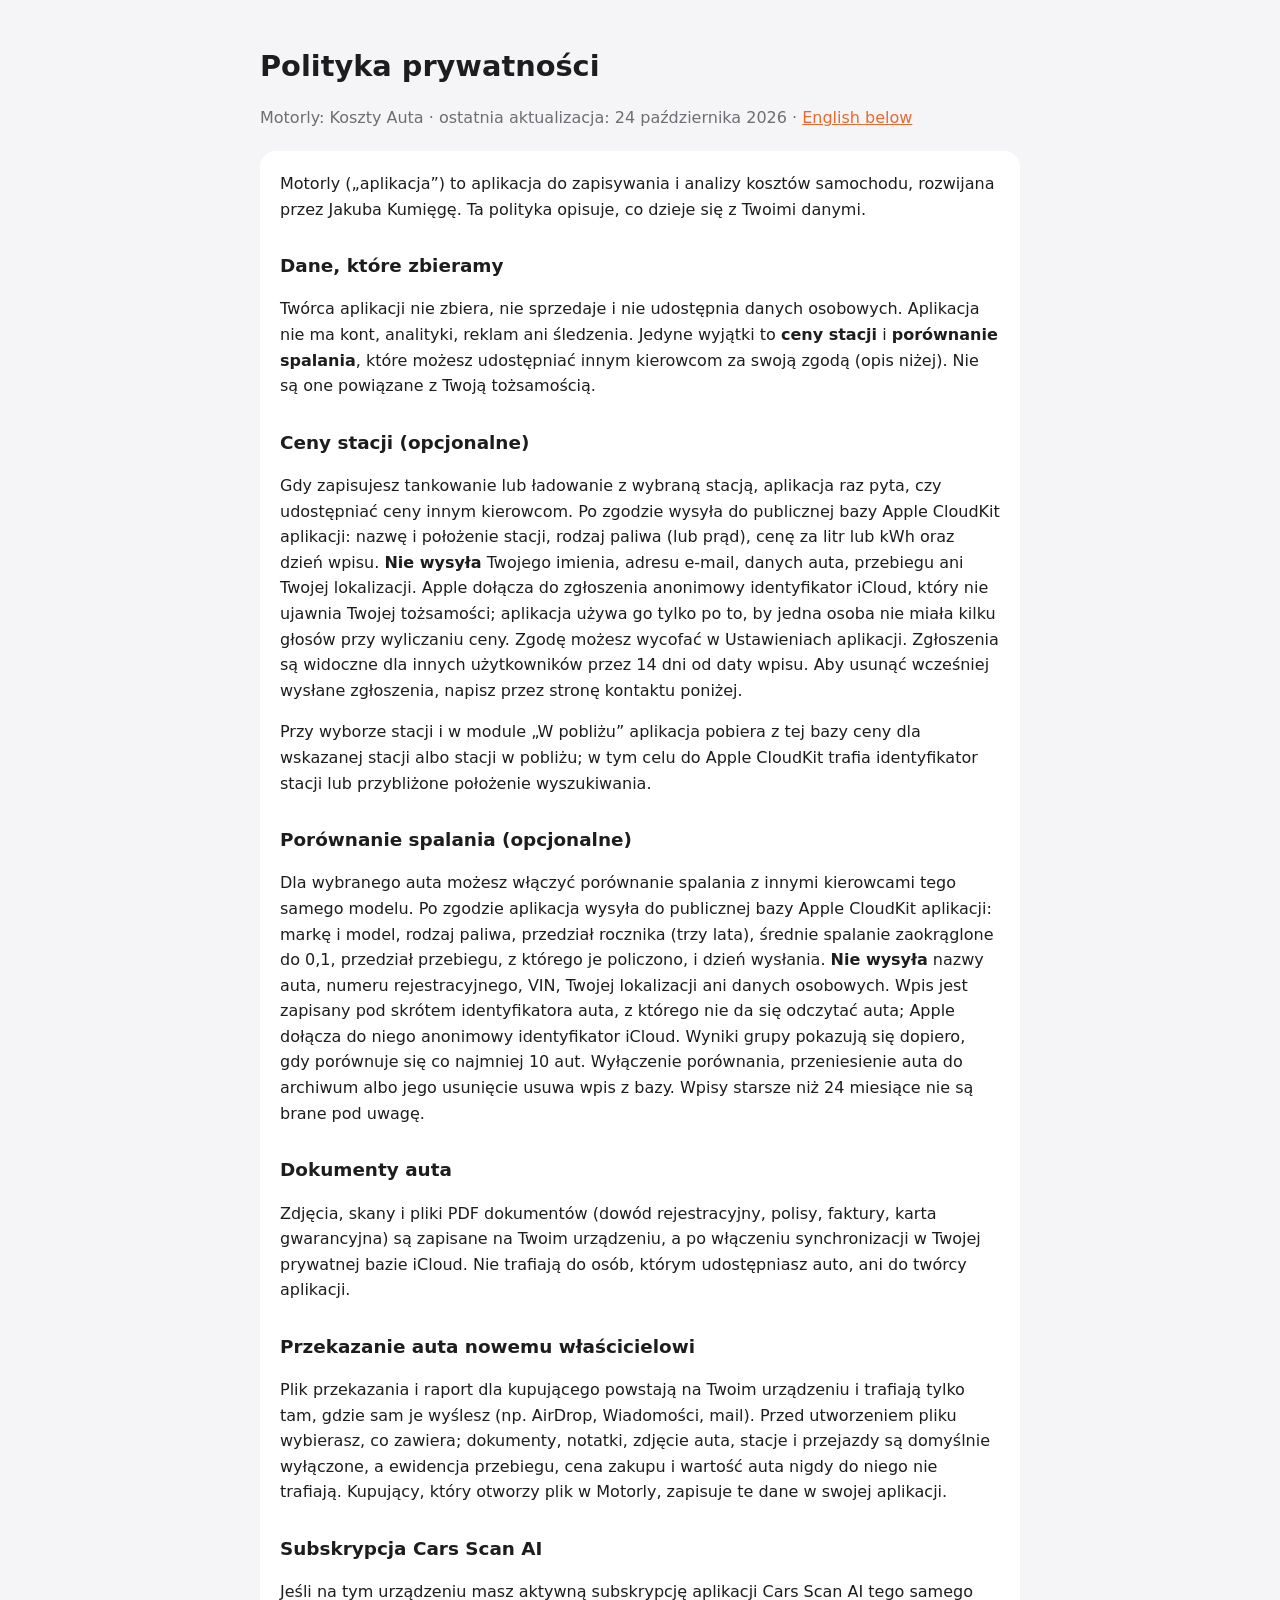
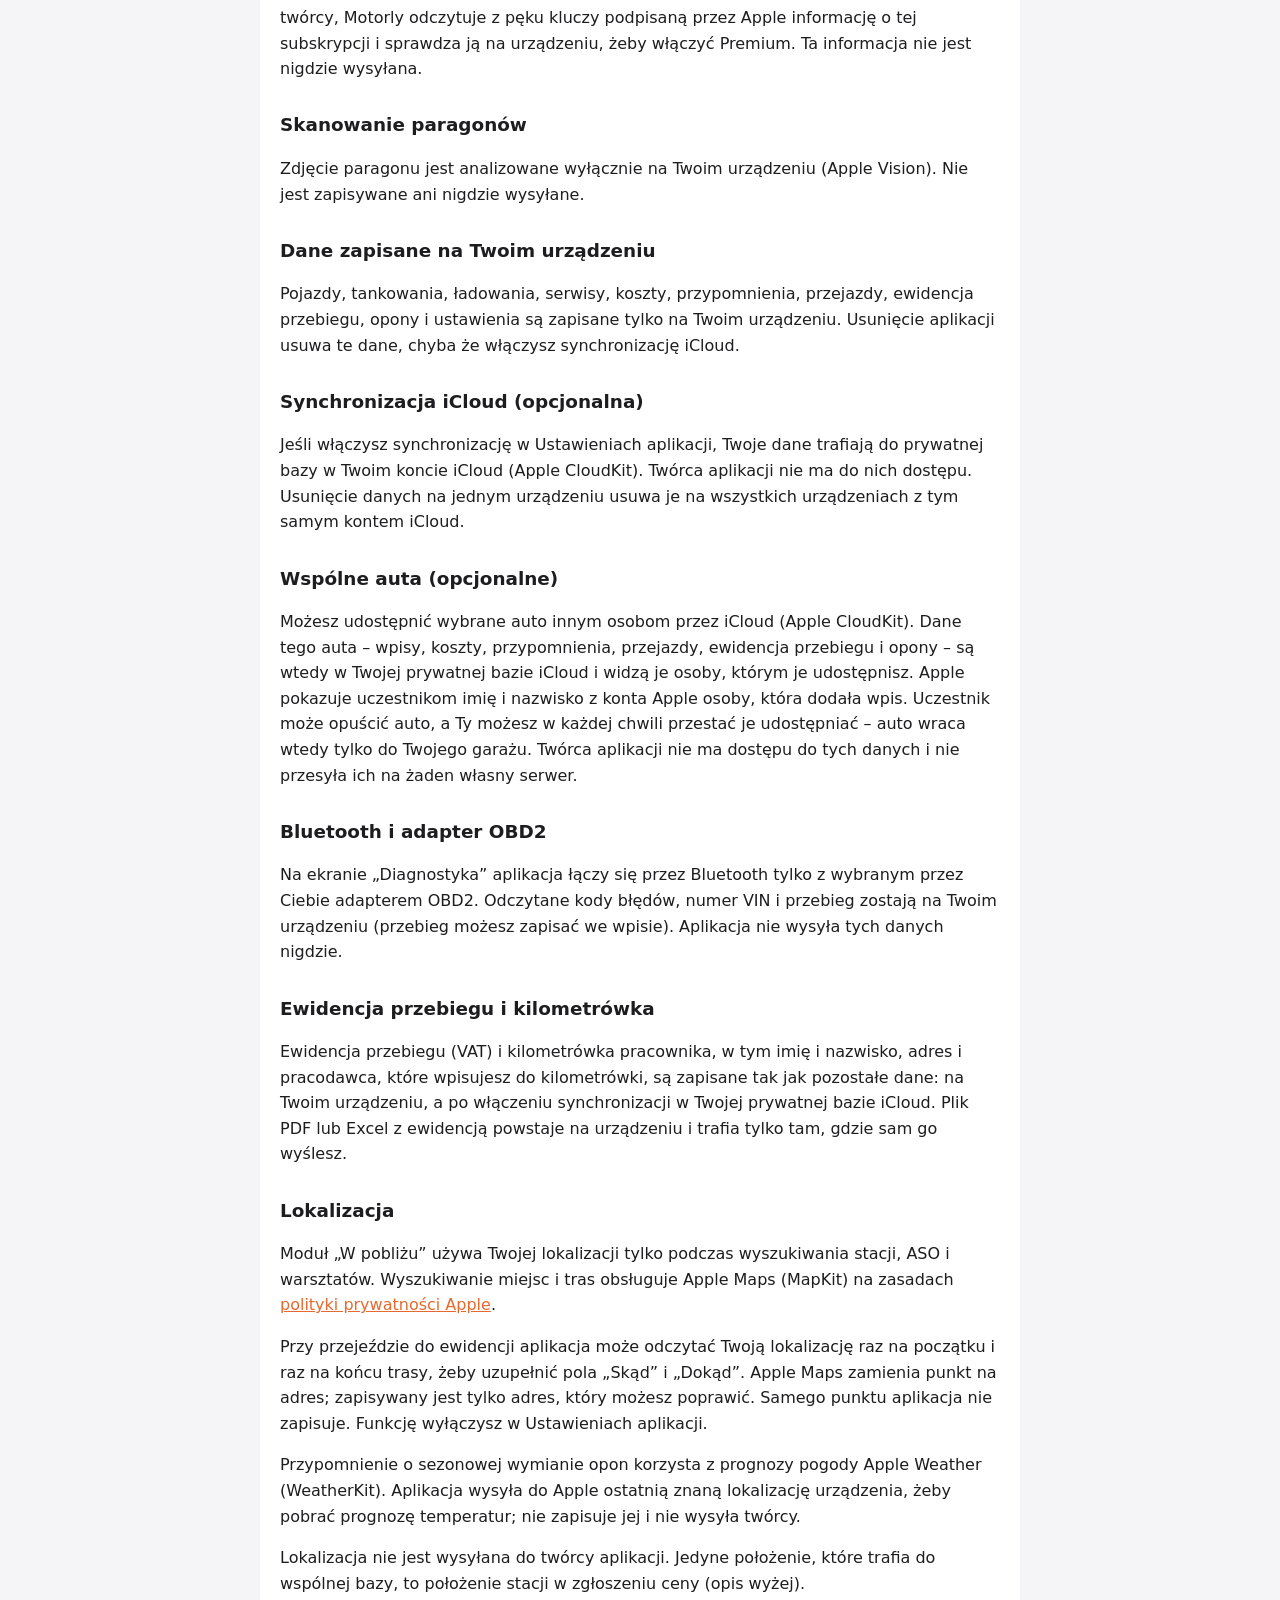
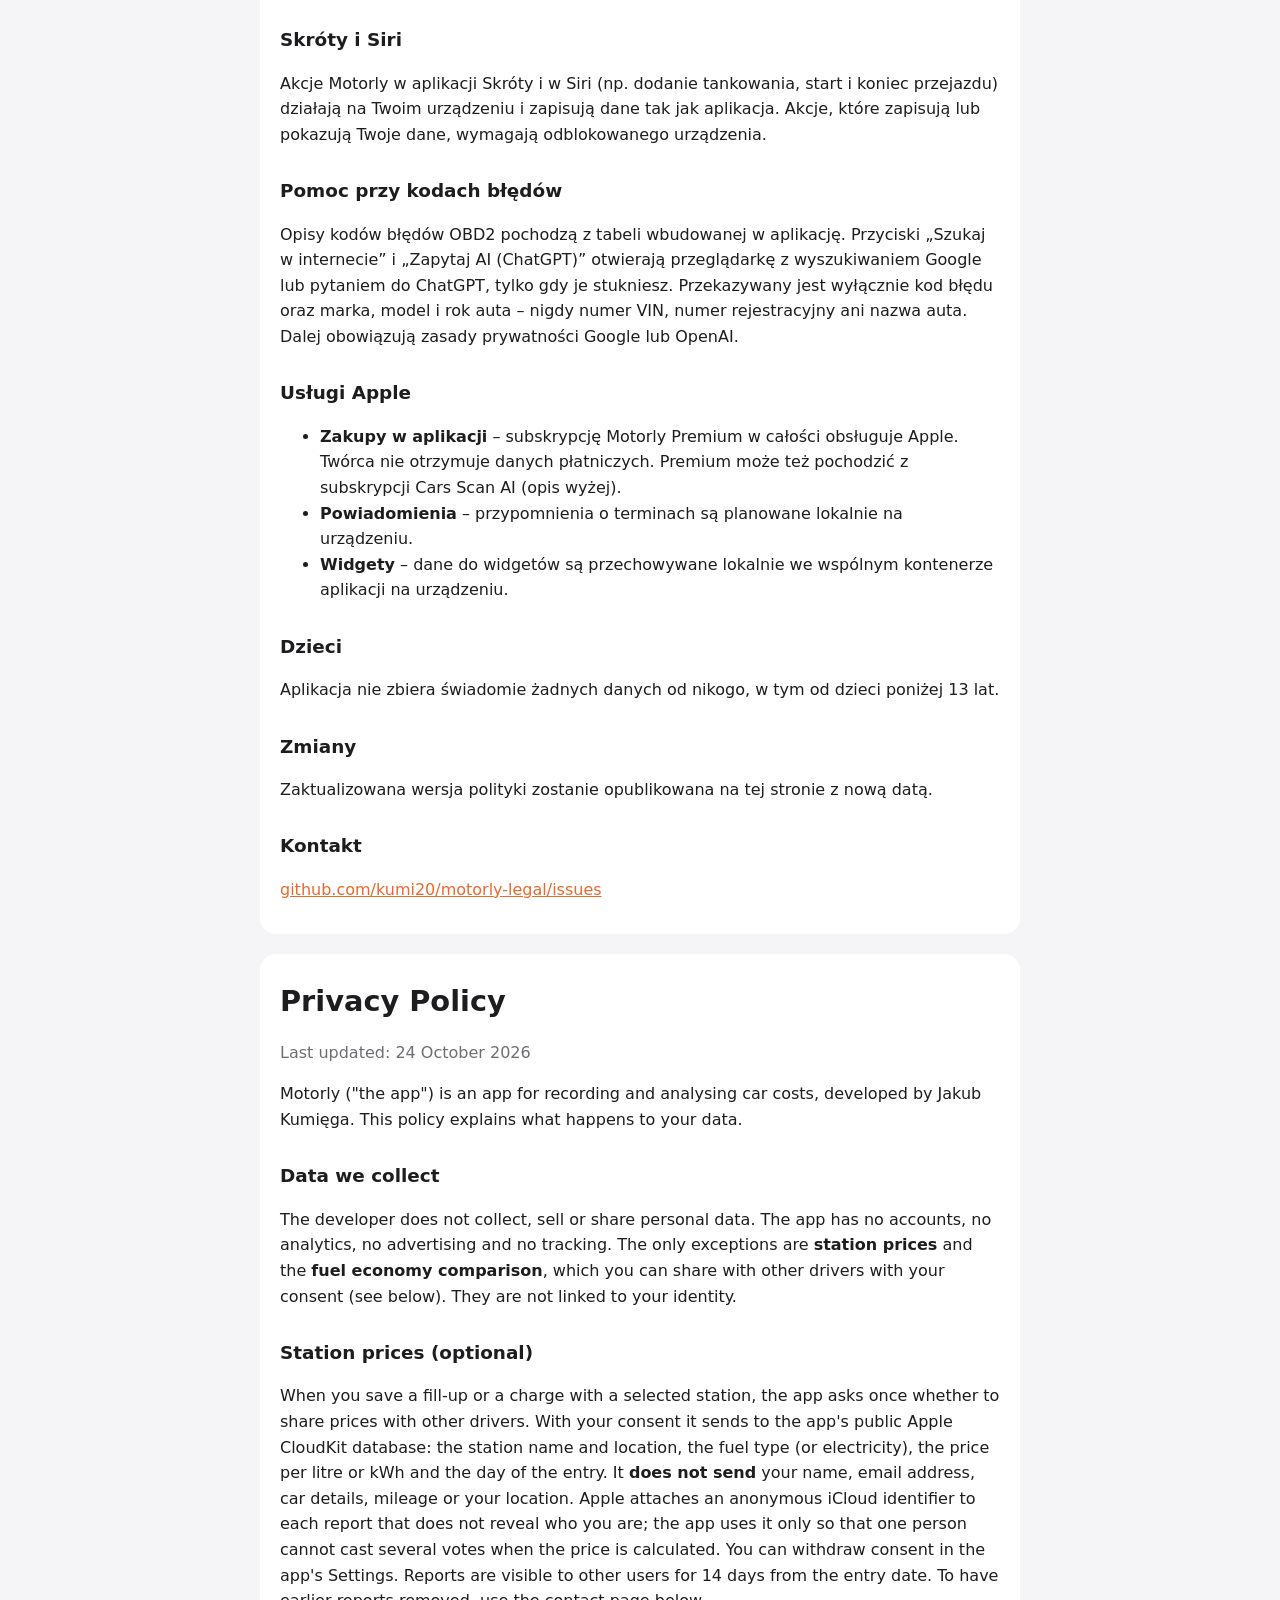
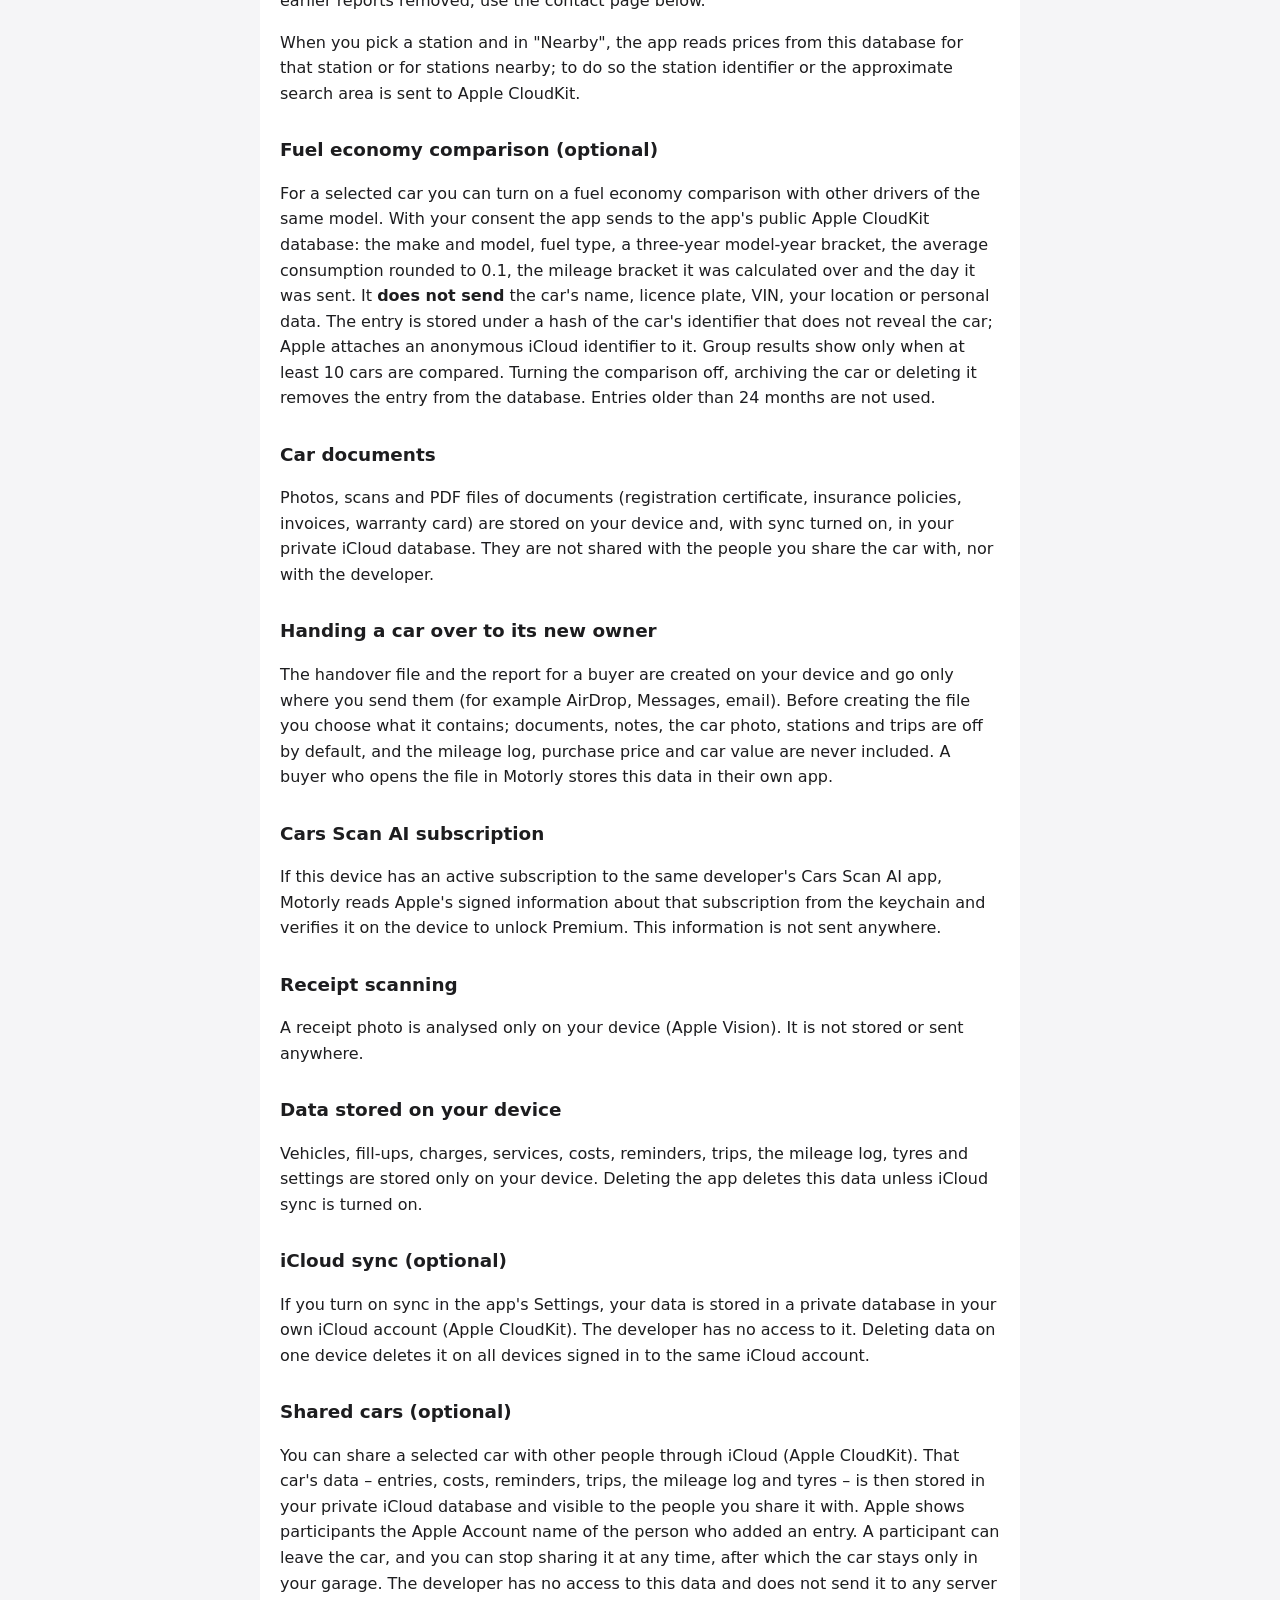
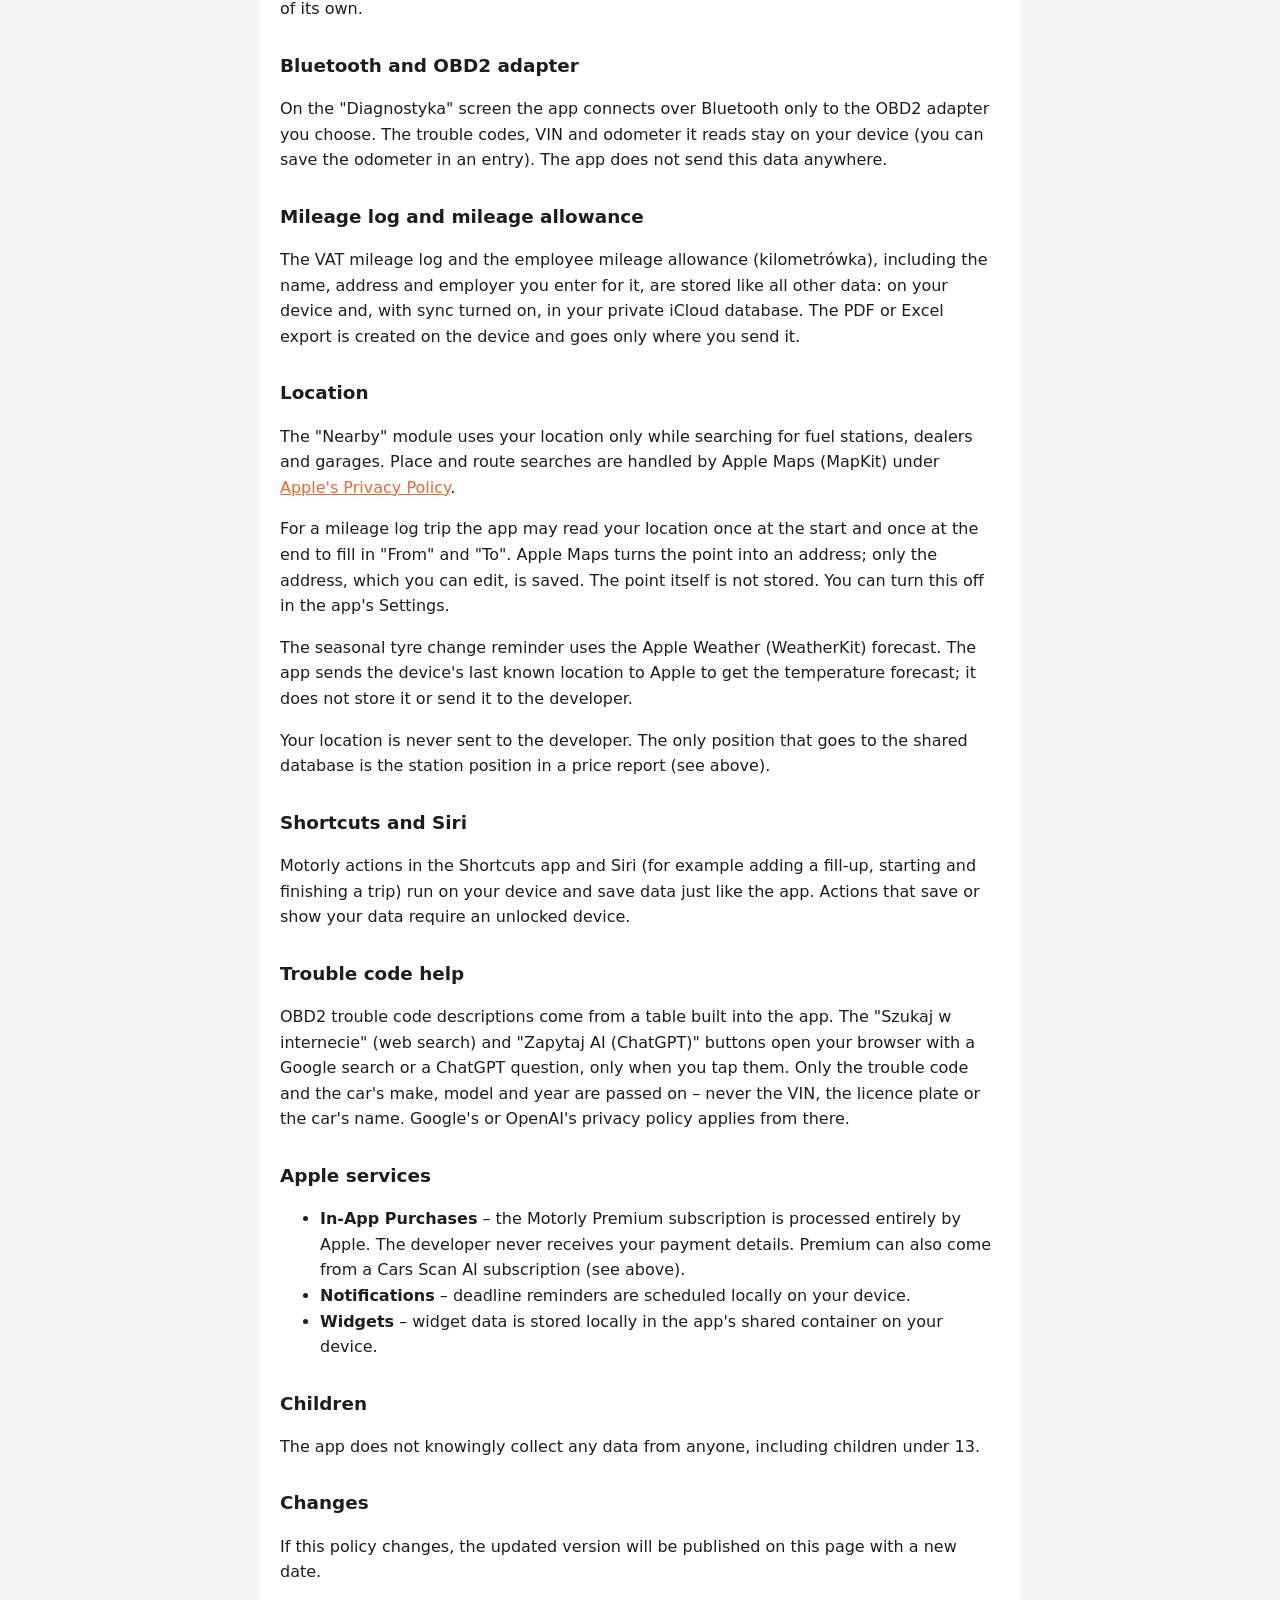
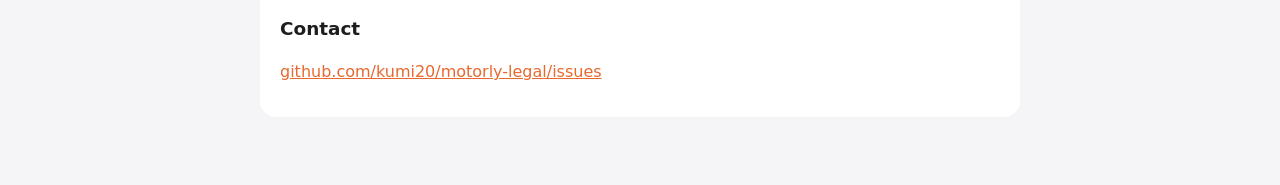
==== commit 84502030: "Privacy policy: car documents, handover file, fuel economy comparison and Cars Scan AI license (Moto" ====
--- a/privacy.html
+++ b/privacy.html
@@ -8,17 +8,29 @@
 </head>
 <body>
 <h1>Polityka prywatności</h1>
-<p class="muted">Motorly: Koszty Auta · ostatnia aktualizacja: 19 października 2026 · <a href="#en">English below</a></p>
+<p class="muted">Motorly: Koszty Auta · ostatnia aktualizacja: 24 października 2026 · <a href="#en">English below</a></p>
 
 <div class="lang">
 <p>Motorly („aplikacja”) to aplikacja do zapisywania i analizy kosztów samochodu, rozwijana przez Jakuba Kumięgę. Ta polityka opisuje, co dzieje się z Twoimi danymi.</p>
 
 <h2>Dane, które zbieramy</h2>
-<p>Twórca aplikacji nie zbiera, nie sprzedaje i nie udostępnia danych osobowych. Aplikacja nie ma kont, analityki, reklam ani śledzenia. Jedyny wyjątek to <strong>ceny stacji</strong>, które możesz udostępniać innym kierowcom za swoją zgodą (opis niżej). Nie są one powiązane z Twoją tożsamością.</p>
+<p>Twórca aplikacji nie zbiera, nie sprzedaje i nie udostępnia danych osobowych. Aplikacja nie ma kont, analityki, reklam ani śledzenia. Jedyne wyjątki to <strong>ceny stacji</strong> i <strong>porównanie spalania</strong>, które możesz udostępniać innym kierowcom za swoją zgodą (opis niżej). Nie są one powiązane z Twoją tożsamością.</p>
 
 <h2>Ceny stacji (opcjonalne)</h2>
 <p>Gdy zapisujesz tankowanie lub ładowanie z wybraną stacją, aplikacja raz pyta, czy udostępniać ceny innym kierowcom. Po zgodzie wysyła do publicznej bazy Apple CloudKit aplikacji: nazwę i położenie stacji, rodzaj paliwa (lub prąd), cenę za litr lub kWh oraz dzień wpisu. <strong>Nie wysyła</strong> Twojego imienia, adresu e-mail, danych auta, przebiegu ani Twojej lokalizacji. Apple dołącza do zgłoszenia anonimowy identyfikator iCloud, który nie ujawnia Twojej tożsamości; aplikacja używa go tylko po to, by jedna osoba nie miała kilku głosów przy wyliczaniu ceny. Zgodę możesz wycofać w Ustawieniach aplikacji. Zgłoszenia są widoczne dla innych użytkowników przez 14 dni od daty wpisu. Aby usunąć wcześniej wysłane zgłoszenia, napisz przez stronę kontaktu poniżej.</p>
 <p>Przy wyborze stacji i w module „W pobliżu” aplikacja pobiera z tej bazy ceny dla wskazanej stacji albo stacji w pobliżu; w tym celu do Apple CloudKit trafia identyfikator stacji lub przybliżone położenie wyszukiwania.</p>
+
+<h2>Porównanie spalania (opcjonalne)</h2>
+<p>Dla wybranego auta możesz włączyć porównanie spalania z innymi kierowcami tego samego modelu. Po zgodzie aplikacja wysyła do publicznej bazy Apple CloudKit aplikacji: markę i model, rodzaj paliwa, przedział rocznika (trzy lata), średnie spalanie zaokrąglone do 0,1, przedział przebiegu, z którego je policzono, i dzień wysłania. <strong>Nie wysyła</strong> nazwy auta, numeru rejestracyjnego, VIN, Twojej lokalizacji ani danych osobowych. Wpis jest zapisany pod skrótem identyfikatora auta, z którego nie da się odczytać auta; Apple dołącza do niego anonimowy identyfikator iCloud. Wyniki grupy pokazują się dopiero, gdy porównuje się co najmniej 10 aut. Wyłączenie porównania, przeniesienie auta do archiwum albo jego usunięcie usuwa wpis z bazy. Wpisy starsze niż 24 miesiące nie są brane pod uwagę.</p>
+
+<h2>Dokumenty auta</h2>
+<p>Zdjęcia, skany i pliki PDF dokumentów (dowód rejestracyjny, polisy, faktury, karta gwarancyjna) są zapisane na Twoim urządzeniu, a po włączeniu synchronizacji w Twojej prywatnej bazie iCloud. Nie trafiają do osób, którym udostępniasz auto, ani do twórcy aplikacji.</p>
+
+<h2>Przekazanie auta nowemu właścicielowi</h2>
+<p>Plik przekazania i raport dla kupującego powstają na Twoim urządzeniu i trafiają tylko tam, gdzie sam je wyślesz (np. AirDrop, Wiadomości, mail). Przed utworzeniem pliku wybierasz, co zawiera; dokumenty, notatki, zdjęcie auta, stacje i przejazdy są domyślnie wyłączone, a ewidencja przebiegu, cena zakupu i wartość auta nigdy do niego nie trafiają. Kupujący, który otworzy plik w Motorly, zapisuje te dane w swojej aplikacji.</p>
+
+<h2>Subskrypcja Cars Scan AI</h2>
+<p>Jeśli na tym urządzeniu masz aktywną subskrypcję aplikacji Cars Scan AI tego samego twórcy, Motorly odczytuje z pęku kluczy podpisaną przez Apple informację o tej subskrypcji i sprawdza ją na urządzeniu, żeby włączyć Premium. Ta informacja nie jest nigdzie wysyłana.</p>
 
 <h2>Skanowanie paragonów</h2>
 <p>Zdjęcie paragonu jest analizowane wyłącznie na Twoim urządzeniu (Apple Vision). Nie jest zapisywane ani nigdzie wysyłane.</p>
@@ -52,7 +64,7 @@
 
 <h2>Usługi Apple</h2>
 <ul>
-<li><strong>Zakupy w aplikacji</strong> – subskrypcję Motorly Premium w całości obsługuje Apple. Twórca nie otrzymuje danych płatniczych.</li>
+<li><strong>Zakupy w aplikacji</strong> – subskrypcję Motorly Premium w całości obsługuje Apple. Twórca nie otrzymuje danych płatniczych. Premium może też pochodzić z subskrypcji Cars Scan AI (opis wyżej).</li>
 <li><strong>Powiadomienia</strong> – przypomnienia o terminach są planowane lokalnie na urządzeniu.</li>
 <li><strong>Widgety</strong> – dane do widgetów są przechowywane lokalnie we wspólnym kontenerze aplikacji na urządzeniu.</li>
 </ul>
@@ -69,15 +81,27 @@
 
 <div class="lang" id="en">
 <h1>Privacy Policy</h1>
-<p class="muted">Last updated: 19 October 2026</p>
+<p class="muted">Last updated: 24 October 2026</p>
 <p>Motorly ("the app") is an app for recording and analysing car costs, developed by Jakub Kumięga. This policy explains what happens to your data.</p>
 
 <h2>Data we collect</h2>
-<p>The developer does not collect, sell or share personal data. The app has no accounts, no analytics, no advertising and no tracking. The only exception is <strong>station prices</strong>, which you can share with other drivers with your consent (see below). They are not linked to your identity.</p>
+<p>The developer does not collect, sell or share personal data. The app has no accounts, no analytics, no advertising and no tracking. The only exceptions are <strong>station prices</strong> and the <strong>fuel economy comparison</strong>, which you can share with other drivers with your consent (see below). They are not linked to your identity.</p>
 
 <h2>Station prices (optional)</h2>
 <p>When you save a fill-up or a charge with a selected station, the app asks once whether to share prices with other drivers. With your consent it sends to the app's public Apple CloudKit database: the station name and location, the fuel type (or electricity), the price per litre or kWh and the day of the entry. It <strong>does not send</strong> your name, email address, car details, mileage or your location. Apple attaches an anonymous iCloud identifier to each report that does not reveal who you are; the app uses it only so that one person cannot cast several votes when the price is calculated. You can withdraw consent in the app's Settings. Reports are visible to other users for 14 days from the entry date. To have earlier reports removed, use the contact page below.</p>
 <p>When you pick a station and in "Nearby", the app reads prices from this database for that station or for stations nearby; to do so the station identifier or the approximate search area is sent to Apple CloudKit.</p>
+
+<h2>Fuel economy comparison (optional)</h2>
+<p>For a selected car you can turn on a fuel economy comparison with other drivers of the same model. With your consent the app sends to the app's public Apple CloudKit database: the make and model, fuel type, a three-year model-year bracket, the average consumption rounded to 0.1, the mileage bracket it was calculated over and the day it was sent. It <strong>does not send</strong> the car's name, licence plate, VIN, your location or personal data. The entry is stored under a hash of the car's identifier that does not reveal the car; Apple attaches an anonymous iCloud identifier to it. Group results show only when at least 10 cars are compared. Turning the comparison off, archiving the car or deleting it removes the entry from the database. Entries older than 24 months are not used.</p>
+
+<h2>Car documents</h2>
+<p>Photos, scans and PDF files of documents (registration certificate, insurance policies, invoices, warranty card) are stored on your device and, with sync turned on, in your private iCloud database. They are not shared with the people you share the car with, nor with the developer.</p>
+
+<h2>Handing a car over to its new owner</h2>
+<p>The handover file and the report for a buyer are created on your device and go only where you send them (for example AirDrop, Messages, email). Before creating the file you choose what it contains; documents, notes, the car photo, stations and trips are off by default, and the mileage log, purchase price and car value are never included. A buyer who opens the file in Motorly stores this data in their own app.</p>
+
+<h2>Cars Scan AI subscription</h2>
+<p>If this device has an active subscription to the same developer's Cars Scan AI app, Motorly reads Apple's signed information about that subscription from the keychain and verifies it on the device to unlock Premium. This information is not sent anywhere.</p>
 
 <h2>Receipt scanning</h2>
 <p>A receipt photo is analysed only on your device (Apple Vision). It is not stored or sent anywhere.</p>
@@ -111,7 +135,7 @@
 
 <h2>Apple services</h2>
 <ul>
-<li><strong>In-App Purchases</strong> – the Motorly Premium subscription is processed entirely by Apple. The developer never receives your payment details.</li>
+<li><strong>In-App Purchases</strong> – the Motorly Premium subscription is processed entirely by Apple. The developer never receives your payment details. Premium can also come from a Cars Scan AI subscription (see above).</li>
 <li><strong>Notifications</strong> – deadline reminders are scheduled locally on your device.</li>
 <li><strong>Widgets</strong> – widget data is stored locally in the app's shared container on your device.</li>
 </ul>
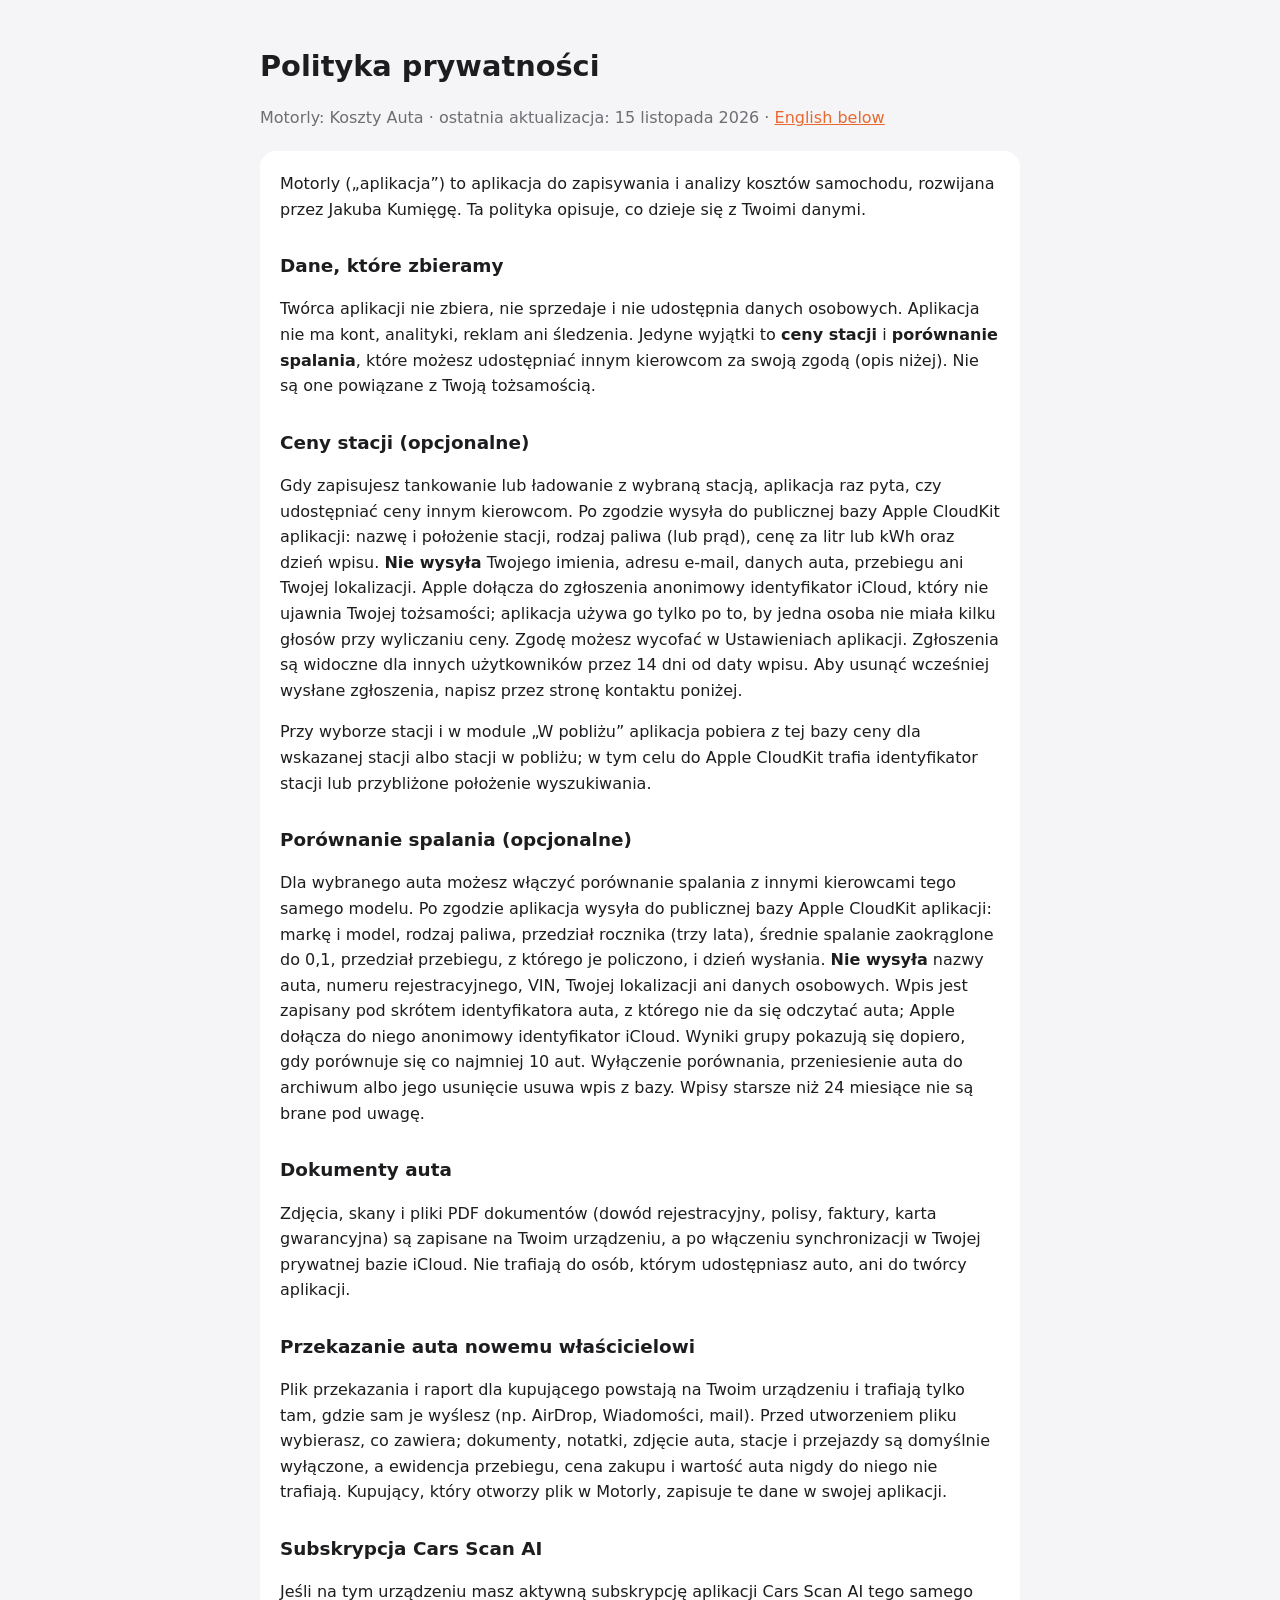
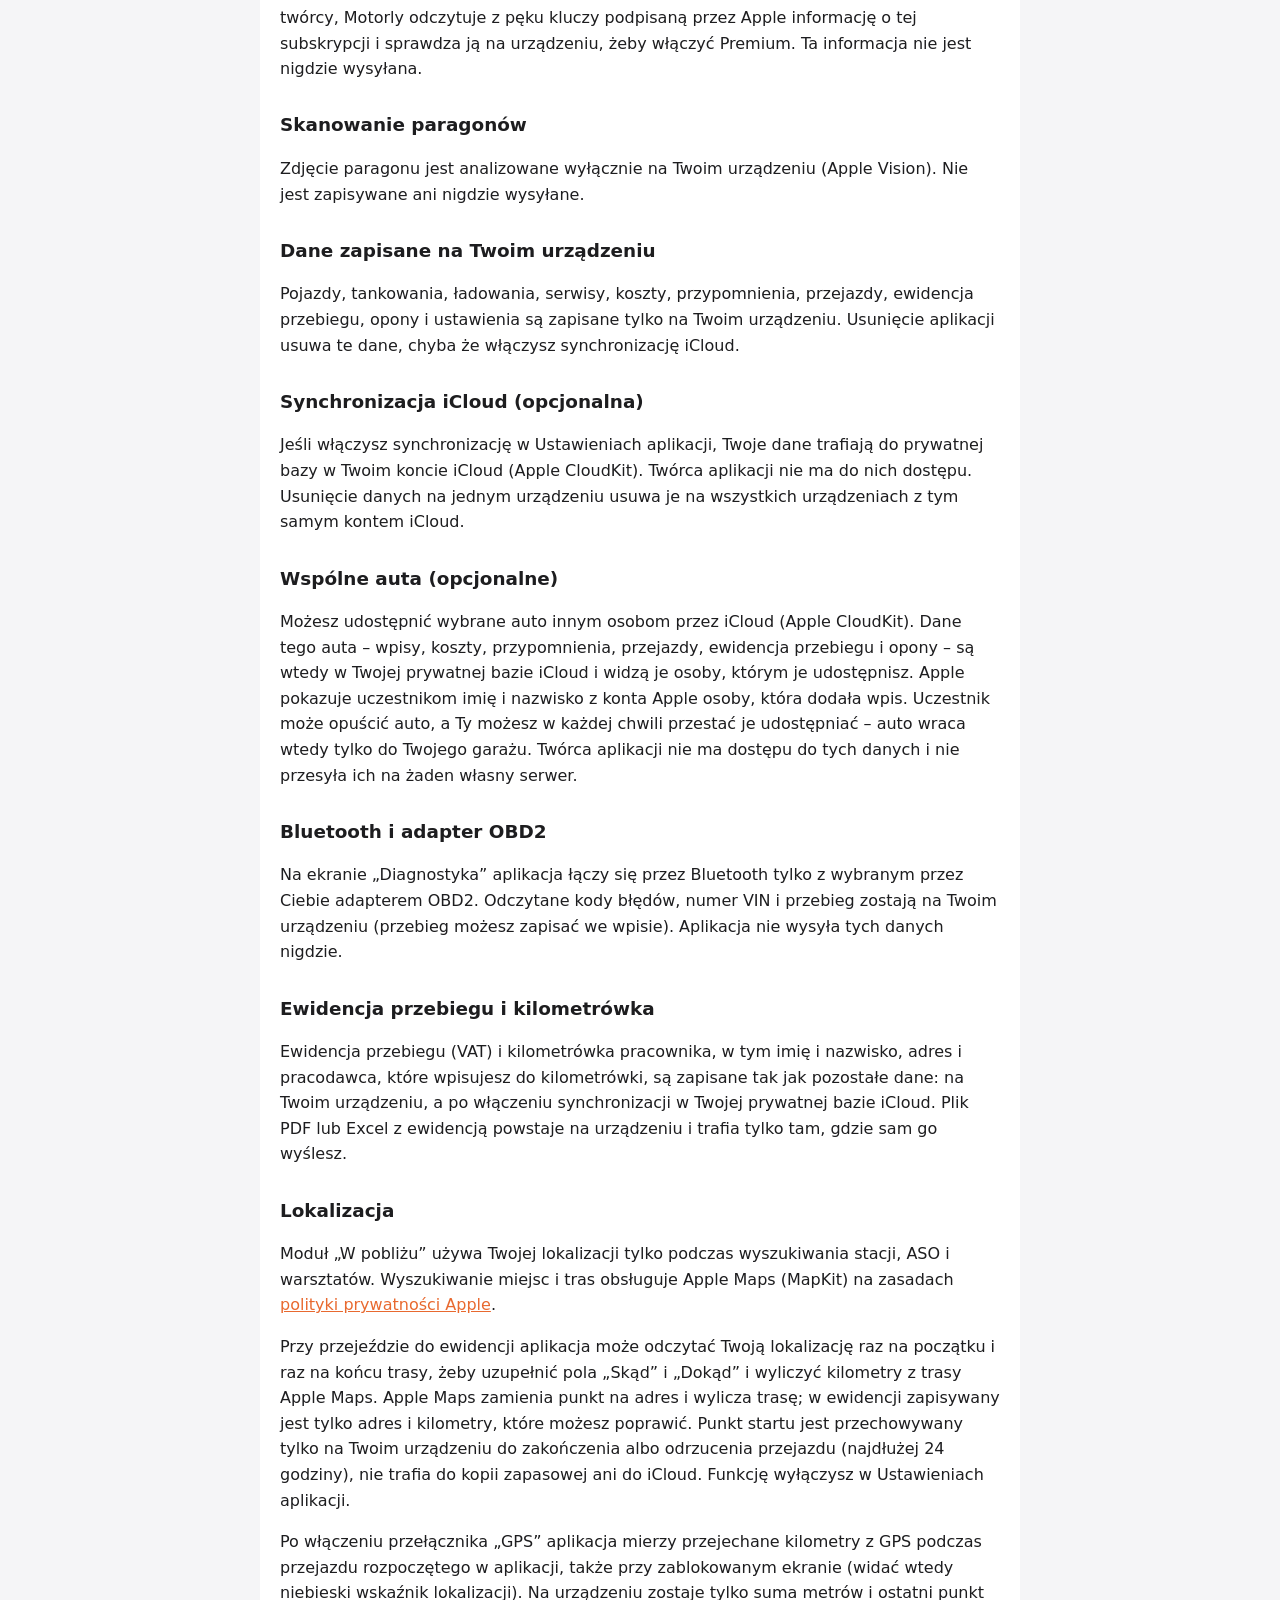
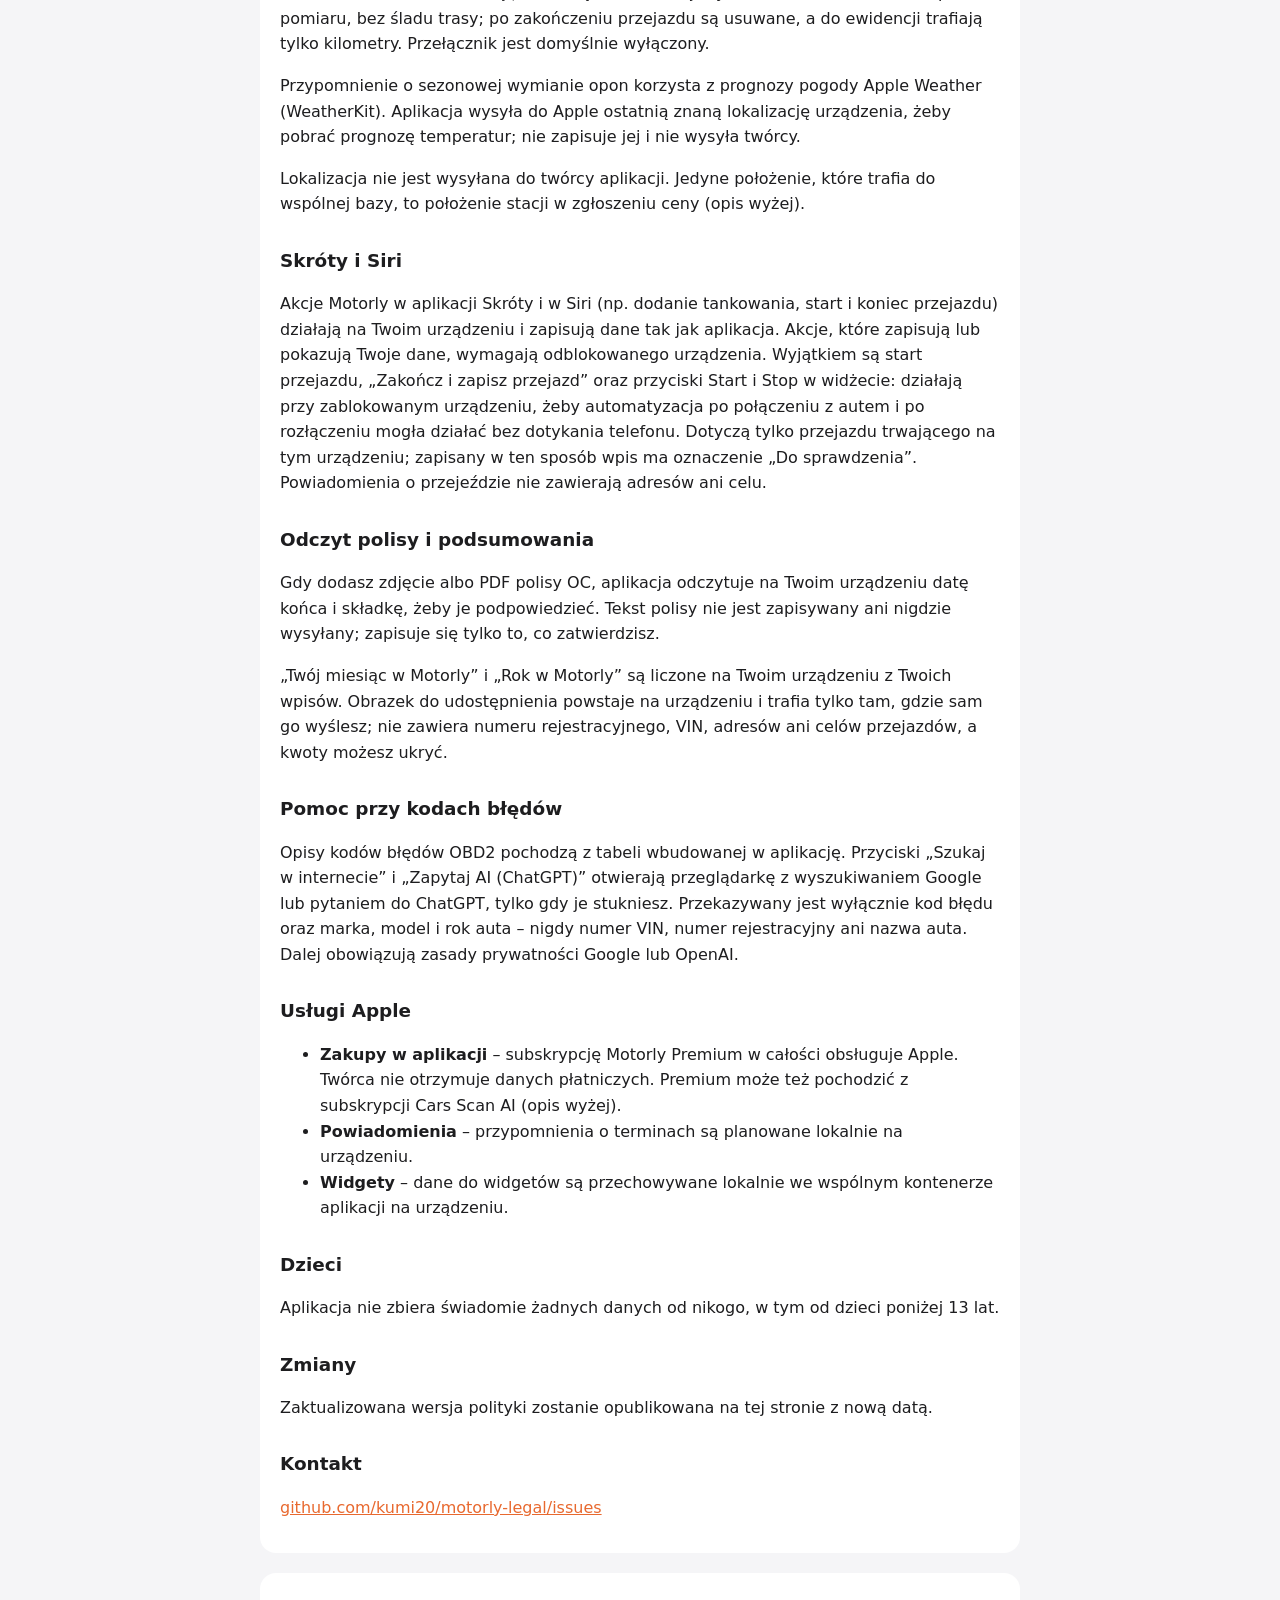
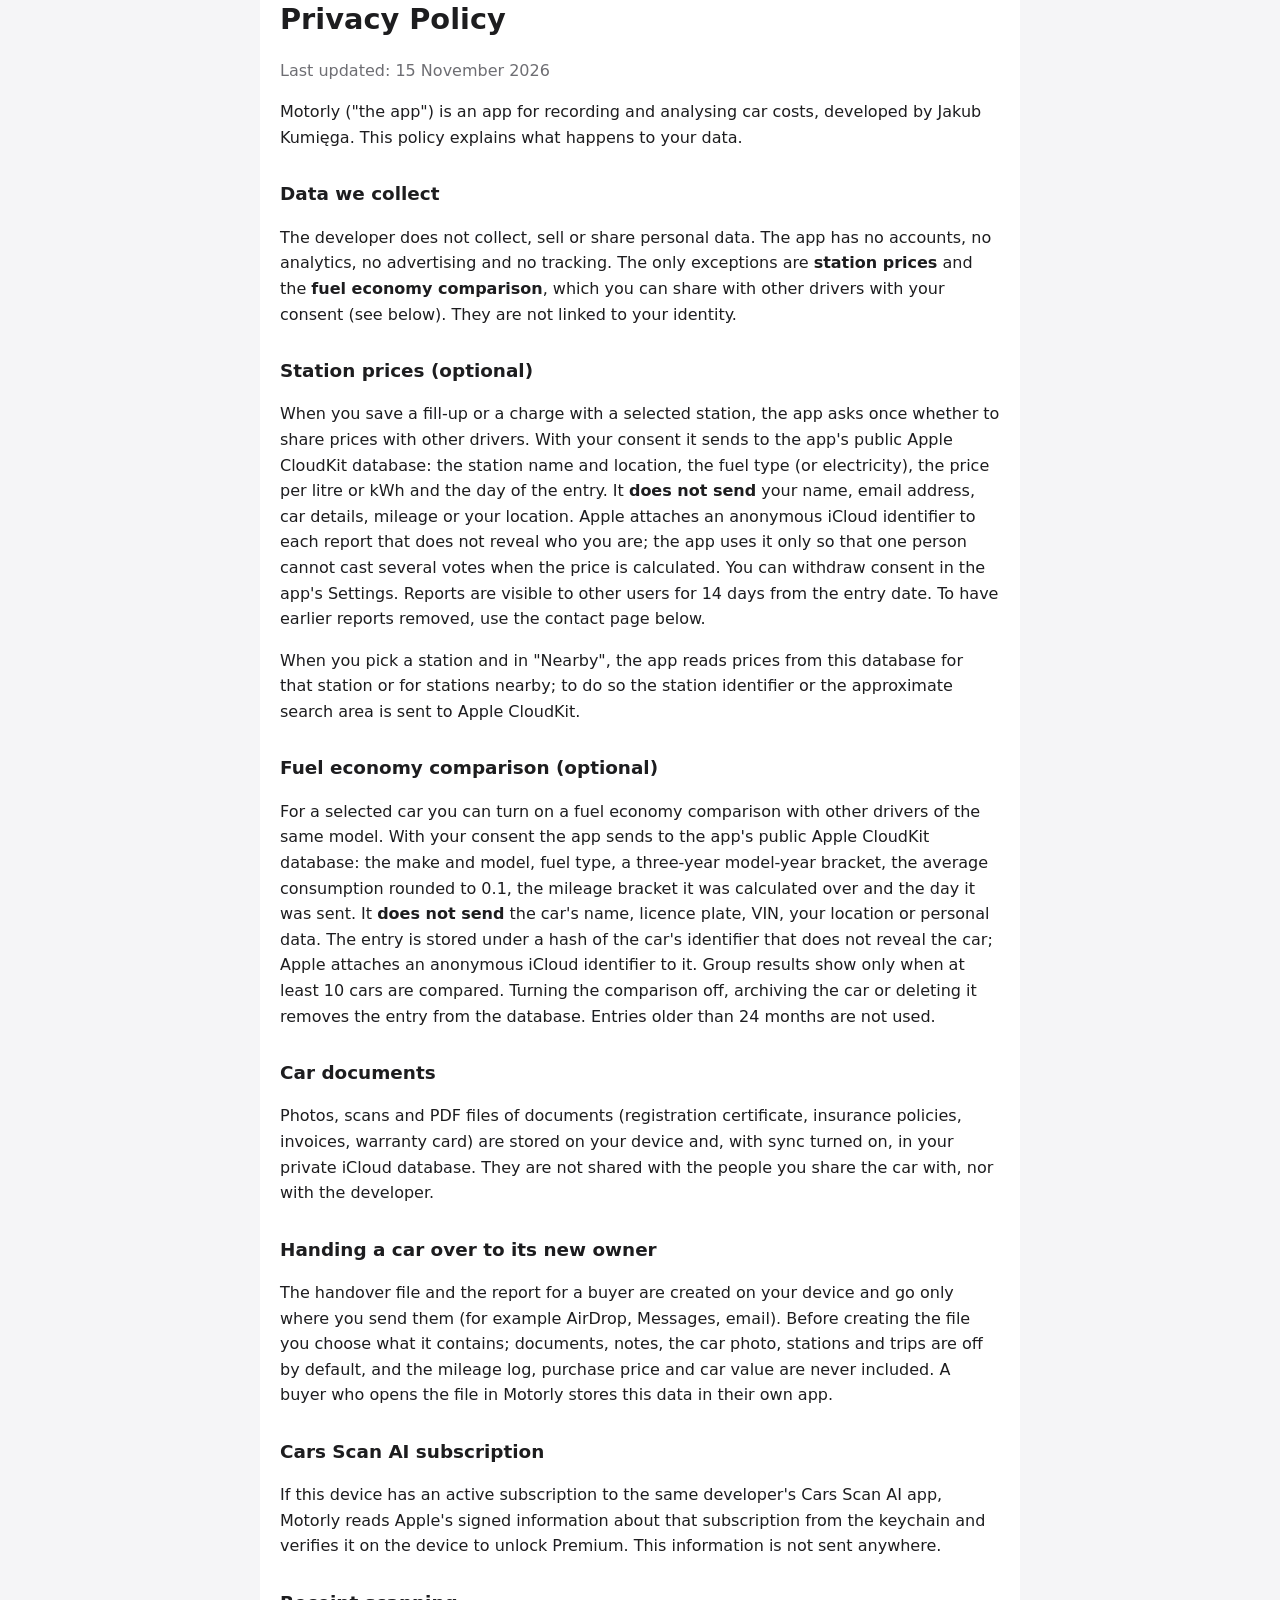
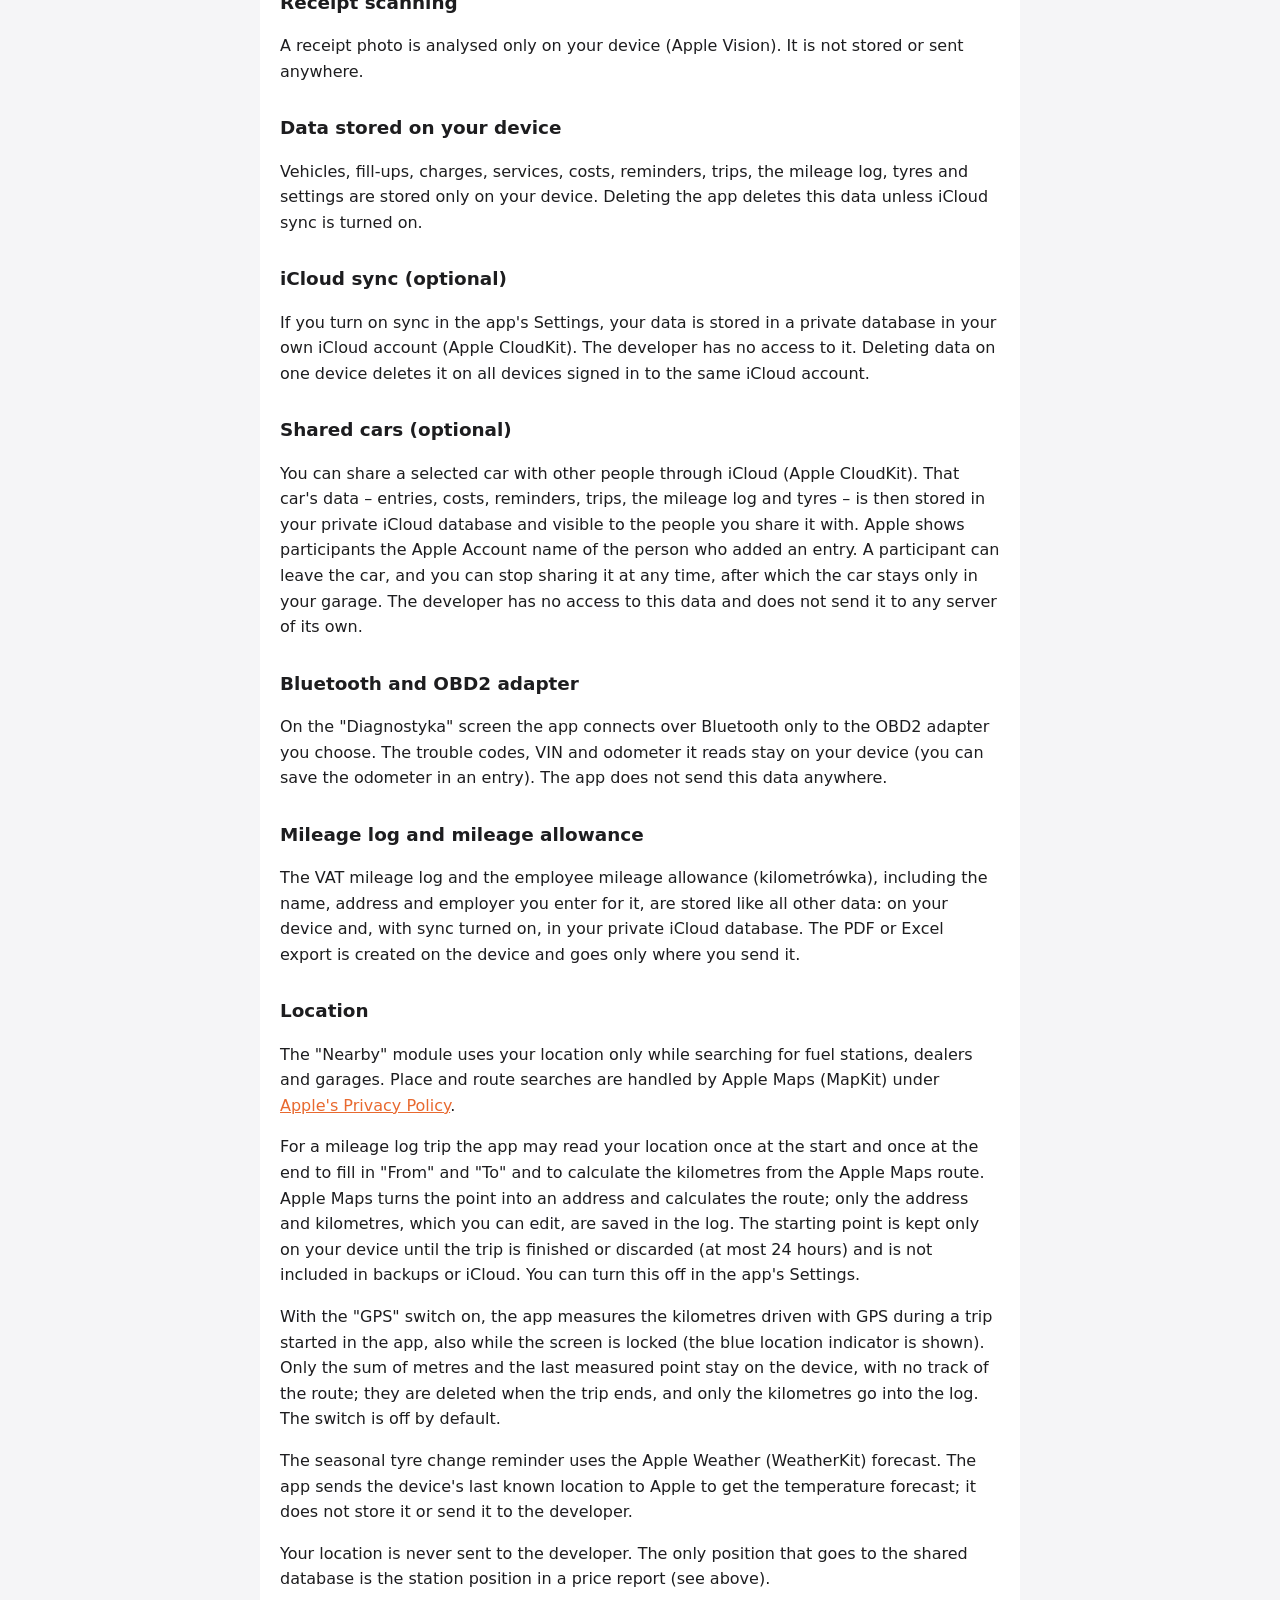
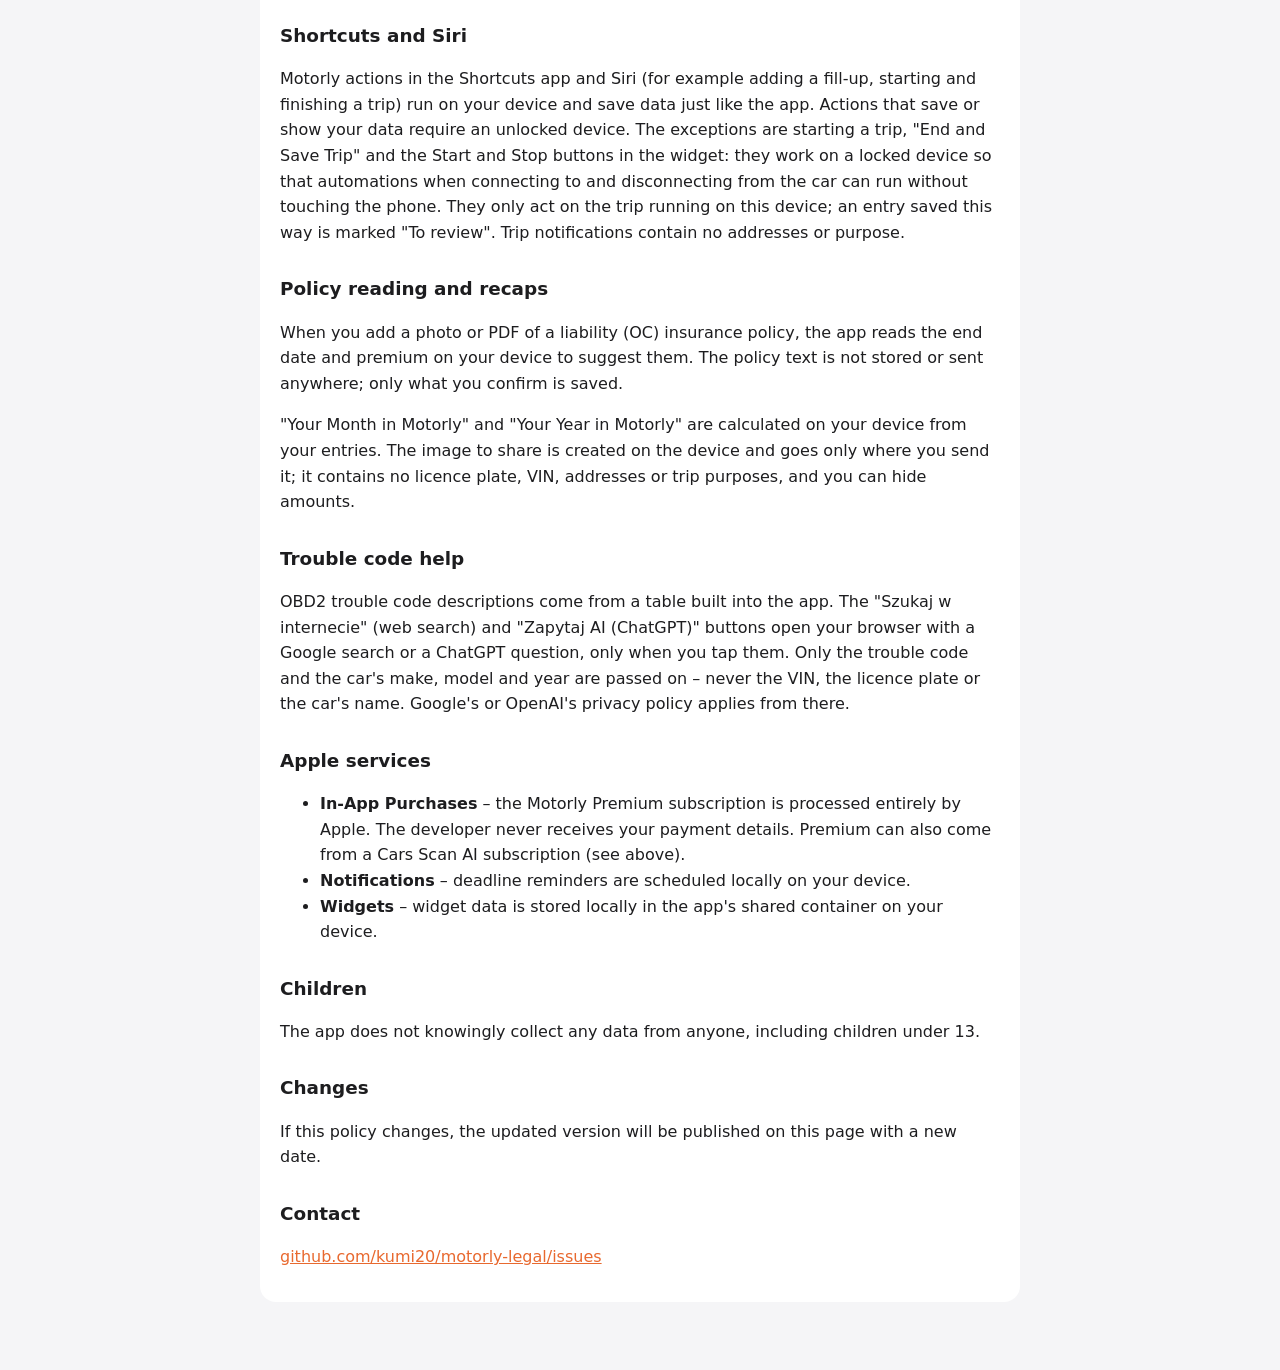
==== commit 30337292: "Privacy policy: trip distance from route and GPS, locked-device trip actions, on-device policy readi" ====
--- a/privacy.html
+++ b/privacy.html
@@ -8,7 +8,7 @@
 </head>
 <body>
 <h1>Polityka prywatności</h1>
-<p class="muted">Motorly: Koszty Auta · ostatnia aktualizacja: 24 października 2026 · <a href="#en">English below</a></p>
+<p class="muted">Motorly: Koszty Auta · ostatnia aktualizacja: 15 listopada 2026 · <a href="#en">English below</a></p>
 
 <div class="lang">
 <p>Motorly („aplikacja”) to aplikacja do zapisywania i analizy kosztów samochodu, rozwijana przez Jakuba Kumięgę. Ta polityka opisuje, co dzieje się z Twoimi danymi.</p>
@@ -52,12 +52,16 @@
 
 <h2>Lokalizacja</h2>
 <p>Moduł „W pobliżu” używa Twojej lokalizacji tylko podczas wyszukiwania stacji, ASO i warsztatów. Wyszukiwanie miejsc i tras obsługuje Apple Maps (MapKit) na zasadach <a href="https://www.apple.com/legal/privacy/">polityki prywatności Apple</a>.</p>
-<p>Przy przejeździe do ewidencji aplikacja może odczytać Twoją lokalizację raz na początku i raz na końcu trasy, żeby uzupełnić pola „Skąd” i „Dokąd”. Apple Maps zamienia punkt na adres; zapisywany jest tylko adres, który możesz poprawić. Samego punktu aplikacja nie zapisuje. Funkcję wyłączysz w Ustawieniach aplikacji.</p>
+<p>Przy przejeździe do ewidencji aplikacja może odczytać Twoją lokalizację raz na początku i raz na końcu trasy, żeby uzupełnić pola „Skąd” i „Dokąd” i wyliczyć kilometry z trasy Apple Maps. Apple Maps zamienia punkt na adres i wylicza trasę; w ewidencji zapisywany jest tylko adres i kilometry, które możesz poprawić. Punkt startu jest przechowywany tylko na Twoim urządzeniu do zakończenia albo odrzucenia przejazdu (najdłużej 24 godziny), nie trafia do kopii zapasowej ani do iCloud. Funkcję wyłączysz w Ustawieniach aplikacji.</p>
+<p>Po włączeniu przełącznika „GPS” aplikacja mierzy przejechane kilometry z GPS podczas przejazdu rozpoczętego w aplikacji, także przy zablokowanym ekranie (widać wtedy niebieski wskaźnik lokalizacji). Na urządzeniu zostaje tylko suma metrów i ostatni punkt pomiaru, bez śladu trasy; po zakończeniu przejazdu są usuwane, a do ewidencji trafiają tylko kilometry. Przełącznik jest domyślnie wyłączony.</p>
 <p>Przypomnienie o sezonowej wymianie opon korzysta z prognozy pogody Apple Weather (WeatherKit). Aplikacja wysyła do Apple ostatnią znaną lokalizację urządzenia, żeby pobrać prognozę temperatur; nie zapisuje jej i nie wysyła twórcy.</p>
 <p>Lokalizacja nie jest wysyłana do twórcy aplikacji. Jedyne położenie, które trafia do wspólnej bazy, to położenie stacji w zgłoszeniu ceny (opis wyżej).</p>
 
 <h2>Skróty i Siri</h2>
-<p>Akcje Motorly w aplikacji Skróty i w Siri (np. dodanie tankowania, start i koniec przejazdu) działają na Twoim urządzeniu i zapisują dane tak jak aplikacja. Akcje, które zapisują lub pokazują Twoje dane, wymagają odblokowanego urządzenia.</p>
+<p>Akcje Motorly w aplikacji Skróty i w Siri (np. dodanie tankowania, start i koniec przejazdu) działają na Twoim urządzeniu i zapisują dane tak jak aplikacja. Akcje, które zapisują lub pokazują Twoje dane, wymagają odblokowanego urządzenia. Wyjątkiem są start przejazdu, „Zakończ i zapisz przejazd” oraz przyciski Start i Stop w widżecie: działają przy zablokowanym urządzeniu, żeby automatyzacja po połączeniu z autem i po rozłączeniu mogła działać bez dotykania telefonu. Dotyczą tylko przejazdu trwającego na tym urządzeniu; zapisany w ten sposób wpis ma oznaczenie „Do sprawdzenia”. Powiadomienia o przejeździe nie zawierają adresów ani celu.</p>
+<h2>Odczyt polisy i podsumowania</h2>
+<p>Gdy dodasz zdjęcie albo PDF polisy OC, aplikacja odczytuje na Twoim urządzeniu datę końca i składkę, żeby je podpowiedzieć. Tekst polisy nie jest zapisywany ani nigdzie wysyłany; zapisuje się tylko to, co zatwierdzisz.</p>
+<p>„Twój miesiąc w Motorly” i „Rok w Motorly” są liczone na Twoim urządzeniu z Twoich wpisów. Obrazek do udostępnienia powstaje na urządzeniu i trafia tylko tam, gdzie sam go wyślesz; nie zawiera numeru rejestracyjnego, VIN, adresów ani celów przejazdów, a kwoty możesz ukryć.</p>
 
 <h2>Pomoc przy kodach błędów</h2>
 <p>Opisy kodów błędów OBD2 pochodzą z tabeli wbudowanej w aplikację. Przyciski „Szukaj w internecie” i „Zapytaj AI (ChatGPT)” otwierają przeglądarkę z wyszukiwaniem Google lub pytaniem do ChatGPT, tylko gdy je stukniesz. Przekazywany jest wyłącznie kod błędu oraz marka, model i rok auta – nigdy numer VIN, numer rejestracyjny ani nazwa auta. Dalej obowiązują zasady prywatności Google lub OpenAI.</p>
@@ -81,7 +85,7 @@
 
 <div class="lang" id="en">
 <h1>Privacy Policy</h1>
-<p class="muted">Last updated: 24 October 2026</p>
+<p class="muted">Last updated: 15 November 2026</p>
 <p>Motorly ("the app") is an app for recording and analysing car costs, developed by Jakub Kumięga. This policy explains what happens to your data.</p>
 
 <h2>Data we collect</h2>
@@ -123,12 +127,16 @@
 
 <h2>Location</h2>
 <p>The "Nearby" module uses your location only while searching for fuel stations, dealers and garages. Place and route searches are handled by Apple Maps (MapKit) under <a href="https://www.apple.com/legal/privacy/">Apple's Privacy Policy</a>.</p>
-<p>For a mileage log trip the app may read your location once at the start and once at the end to fill in "From" and "To". Apple Maps turns the point into an address; only the address, which you can edit, is saved. The point itself is not stored. You can turn this off in the app's Settings.</p>
+<p>For a mileage log trip the app may read your location once at the start and once at the end to fill in "From" and "To" and to calculate the kilometres from the Apple Maps route. Apple Maps turns the point into an address and calculates the route; only the address and kilometres, which you can edit, are saved in the log. The starting point is kept only on your device until the trip is finished or discarded (at most 24 hours) and is not included in backups or iCloud. You can turn this off in the app's Settings.</p>
+<p>With the "GPS" switch on, the app measures the kilometres driven with GPS during a trip started in the app, also while the screen is locked (the blue location indicator is shown). Only the sum of metres and the last measured point stay on the device, with no track of the route; they are deleted when the trip ends, and only the kilometres go into the log. The switch is off by default.</p>
 <p>The seasonal tyre change reminder uses the Apple Weather (WeatherKit) forecast. The app sends the device's last known location to Apple to get the temperature forecast; it does not store it or send it to the developer.</p>
 <p>Your location is never sent to the developer. The only position that goes to the shared database is the station position in a price report (see above).</p>
 
 <h2>Shortcuts and Siri</h2>
-<p>Motorly actions in the Shortcuts app and Siri (for example adding a fill-up, starting and finishing a trip) run on your device and save data just like the app. Actions that save or show your data require an unlocked device.</p>
+<p>Motorly actions in the Shortcuts app and Siri (for example adding a fill-up, starting and finishing a trip) run on your device and save data just like the app. Actions that save or show your data require an unlocked device. The exceptions are starting a trip, "End and Save Trip" and the Start and Stop buttons in the widget: they work on a locked device so that automations when connecting to and disconnecting from the car can run without touching the phone. They only act on the trip running on this device; an entry saved this way is marked "To review". Trip notifications contain no addresses or purpose.</p>
+<h2>Policy reading and recaps</h2>
+<p>When you add a photo or PDF of a liability (OC) insurance policy, the app reads the end date and premium on your device to suggest them. The policy text is not stored or sent anywhere; only what you confirm is saved.</p>
+<p>"Your Month in Motorly" and "Your Year in Motorly" are calculated on your device from your entries. The image to share is created on the device and goes only where you send it; it contains no licence plate, VIN, addresses or trip purposes, and you can hide amounts.</p>
 
 <h2>Trouble code help</h2>
 <p>OBD2 trouble code descriptions come from a table built into the app. The "Szukaj w internecie" (web search) and "Zapytaj AI (ChatGPT)" buttons open your browser with a Google search or a ChatGPT question, only when you tap them. Only the trouble code and the car's make, model and year are passed on – never the VIN, the licence plate or the car's name. Google's or OpenAI's privacy policy applies from there.</p>
